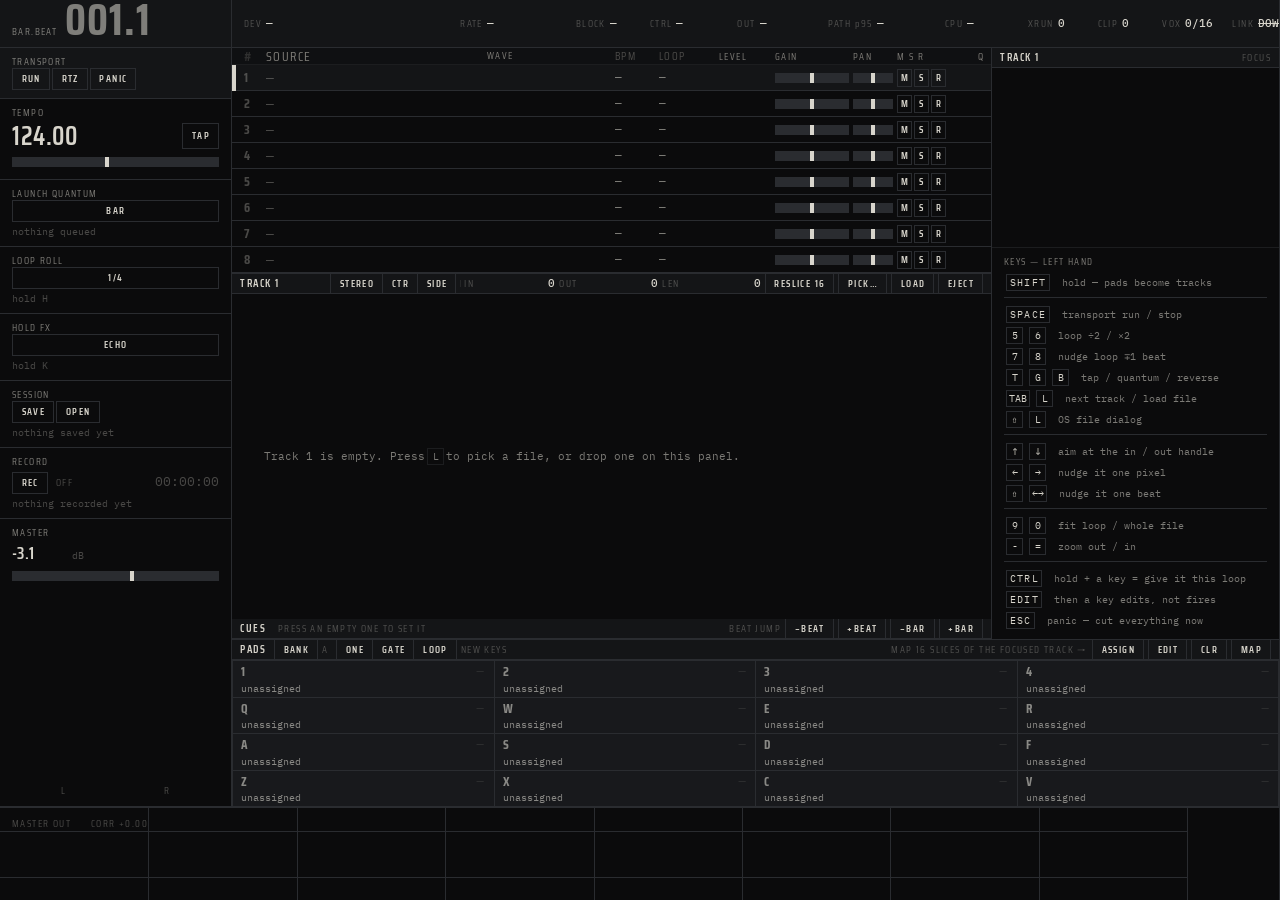
==== loopengine/ui/index.html @ 137a7afc "Task 39, in part: the hold echo. The filter needs a decision first scipy is not installed and is not" ====
<!doctype html>
<html lang="en">
<head>
<meta charset="utf-8">
<meta name="viewport" content="width=device-width,initial-scale=1">
<title>LOOP ENGINE</title>
<link rel="preconnect" href="https://fonts.googleapis.com">
<link rel="preconnect" href="https://fonts.gstatic.com" crossorigin>
<link href="https://fonts.googleapis.com/css2?family=Saira+Condensed:wght@400;600;700&family=IBM+Plex+Mono:wght@400;500;600&display=optional" rel="stylesheet">
<link rel="stylesheet" href="tokens.css">
<link rel="stylesheet" href="app.css">
</head>
<body data-token="{{TOKEN}}">

<div id="app">

  <!-- ── HEAD ─────────────────────────────────────────────────────────── -->
  <header id="head">
    <div class="head-pos">
      <span class="legend" data-help="pos">BAR.BEAT</span>
      <span id="pos" class="pos">001.1</span>
    </div>
    <div class="head-stats">
      <span class="stat"><i>DEV</i><b id="h-device">—</b></span>
      <span class="stat"><i>RATE</i><b id="h-rate">—</b></span>
      <span class="stat"><i>BLOCK</i><b id="h-block">—</b></span>
      <span class="stat"><i>CTRL</i><b id="h-ctrl">—</b></span>
      <span class="stat"><i>OUT</i><b id="h-lat">—</b></span>
      <span class="stat"><i>PATH p95</i><b id="h-path">—</b></span>
      <span class="stat"><i>CPU</i><b id="h-cpu">—</b></span>
      <span class="stat"><i>XRUN</i><b id="h-xrun">0</b></span>
      <span class="stat"><i>CLIP</i><b id="h-clip">0</b></span>
      <span class="stat"><i>VOX</i><b id="h-vox">0/16</b></span>
      <span class="stat" id="h-link"><i>LINK</i><b id="h-conn">—</b></span>
      <button class="btn" id="help-btn" data-act="help">?</button>
    </div>
  </header>

  <!-- ── RAIL ─────────────────────────────────────────────────────────── -->
  <section id="rail">
    <div class="rail-block pos-block">
      <div class="legend" data-help="transport">TRANSPORT</div>
      <div class="btn-row">
        <button class="btn" data-act="run">RUN</button>
        <button class="btn" data-act="rtz">RTZ</button>
        <button class="btn" data-act="panic">PANIC</button>
      </div>
    </div>

    <div class="rail-block">
      <div class="legend" data-help="tempo">TEMPO</div>
      <div class="val-row">
        <div id="bpm" class="big">124.00</div>
        <button class="btn tall" data-act="tap">TAP</button>
      </div>
      <input id="bpm-slider" class="slider" type="range" min="60" max="200" step="0.25" value="124">
    </div>

    <div class="rail-block">
      <div class="legend" data-help="quantum">LAUNCH QUANTUM</div>
      <button id="quantum" class="btn wide" data-act="quantum">BAR</button>
      <div id="pending" class="pending-line">nothing queued</div>
    </div>

    <div class="rail-block">
      <div class="legend" data-help="roll">LOOP ROLL</div>
      <button id="roll-len" class="btn wide" data-act="rolllen">1/4</button>
      <div id="roll-line" class="pending-line">hold H</div>
    </div>

    <div class="rail-block">
      <div class="legend" data-help="fx">HOLD FX</div>
      <button id="fx-echo" class="btn wide">ECHO</button>
      <div id="fx-line" class="pending-line">hold K</div>
    </div>

    <div class="rail-block">
      <div class="legend" data-help="session">SESSION</div>
      <div class="btn-row">
        <button class="btn" data-act="save">SAVE</button>
        <button class="btn" data-act="open">OPEN</button>
      </div>
      <div id="session-line" class="pending-line">nothing saved yet</div>
    </div>

    <div class="rail-block">
      <div class="legend" data-help="record">RECORD</div>
      <div class="rec-row">
        <button class="btn" id="rec-btn" data-act="rec">REC</button>
        <span id="rec-state" class="rec-state">OFF</span>
        <span id="rec-time" class="rec-time">00:00:00</span>
      </div>
      <div id="rec-line" class="pending-line">nothing recorded yet</div>
    </div>

    <div class="rail-block grow">
      <div class="legend" data-help="master">MASTER</div>
      <div class="val-row">
        <div id="master-db" class="big">-3.1</div><span class="unit">dB</span>
      </div>
      <input id="master" class="slider" type="range" min="0" max="1.2" step="0.005" value="0.7">
      <div class="master-meters">
        <canvas id="mmeter" width="44" height="150"></canvas>
        <div class="mm-legend"><span>L</span><span>R</span></div>
      </div>
    </div>
  </section>

  <!-- ── TRACKS ───────────────────────────────────────────────────────── -->
  <section id="tracks">
    <div class="strip head-strip">
      <span class="c-n" data-help="num">#</span>
      <span class="c-name" data-help="source">SOURCE</span>
      <span class="c-wave" data-help="wave">WAVE</span>
      <span class="c-bpm" data-help="bpm">BPM</span>
      <span class="c-len" data-help="loop">LOOP</span>
      <span class="c-meter" data-help="level">LEVEL</span>
      <span class="c-gain" data-help="gain">GAIN</span>
      <span class="c-pan" data-help="pan">PAN</span>
      <span class="c-btns" data-help="msr">M S R</span>
      <span class="c-q" data-help="q">Q</span>
    </div>
    <div id="strips"></div>
  </section>

  <!-- ── WAVEFORM ─────────────────────────────────────────────────────── -->
  <section id="wave">
    <div class="panel-bar">
      <span class="panel-title" id="w-title">TRACK 1</span>
      <span class="seg" id="w-modes">
        <button class="btn seg-btn" data-mode="STEREO">STEREO</button>
        <button class="btn seg-btn" data-mode="CTR">CTR</button>
        <button class="btn seg-btn" data-mode="SIDE">SIDE</button>
      </span>
      <span class="legend inline" id="w-info">no file</span>
      <span class="rgn"><i>IN</i><b id="w-in">0</b></span>
      <span class="rgn"><i>OUT</i><b id="w-out">0</b></span>
      <span class="rgn"><i>LEN</i><b id="w-len">0</b></span>
      <button class="btn" data-act="reslice">RESLICE 16</button>
      <button class="btn" data-act="pick">PICK…</button>
      <button class="btn" data-act="browse">LOAD</button>
      <button class="btn" data-act="unload">EJECT</button>
    </div>
    <div class="canvas-wrap">
      <canvas id="wcanvas"></canvas>
      <div id="w-empty" class="empty">Track 1 is empty. Press <kbd>L</kbd> to pick a file, or drop one on this panel.</div>
    </div>
    <div class="panel-bar">
      <span class="panel-title" data-help="cues">CUES</span>
      <span class="seg" id="cuerow"></span>
      <span class="legend inline" id="cue-note">press an empty one to set it</span>
      <span class="spacer"></span>
      <span class="legend inline" data-help="jump">BEAT JUMP</span>
      <button class="btn" data-act="jbeatb">&minus;BEAT</button>
      <button class="btn" data-act="jbeatf">+BEAT</button>
      <button class="btn" data-act="jbarb">&minus;BAR</button>
      <button class="btn" data-act="jbarf">+BAR</button>
    </div>
  </section>

  <!-- ── PADS  (breaks the column grid: runs under the inspector) ─────── -->
  <section id="pads">
    <div class="panel-bar">
      <span class="panel-title" data-help="pads">PADS</span>
      <button class="btn" data-act="bank" data-help="bank">BANK</button>
      <span class="legend inline" id="bank-now">A</span>
      <span class="seg" id="pad-modes">
        <button class="btn seg-btn" data-pmode="ONE">ONE</button>
        <button class="btn seg-btn" data-pmode="GATE">GATE</button>
        <button class="btn seg-btn" data-pmode="LOOP">LOOP</button>
      </span>
      <span class="legend inline" id="pmode-for" data-help="pmode">NEW KEYS</span>
      <span class="spacer"></span>
      <span class="legend inline">map 16 slices of the focused track →</span>
      <button class="btn" data-act="assign">ASSIGN</button>
      <button class="btn" data-act="editkeys">EDIT</button>
      <button class="btn" data-act="clearkey">CLR</button>
      <button class="btn" data-act="mappads">MAP</button>
    </div>
    <div id="padgrid" class="padgrid"></div>

    <div id="helpsheet" class="helpsheet" aria-hidden="true"></div>

    <div id="browser" class="browser" aria-hidden="true">
      <div class="panel-bar">
        <span class="panel-title" id="b-title">LOAD → TRACK <b id="b-target">1</b></span>
        <span class="legend" id="b-dir">/</span>
        <span class="spacer"></span>
        <button class="btn" data-act="b-up">UP</button>
        <button class="btn" data-act="b-close">CLOSE</button>
      </div>
      <div id="b-list" class="b-list"></div>
    </div>
  </section>

  <!-- ── INSPECTOR (its column stops here — pads run under it) ────────── -->
  <aside id="insp">
    <div class="panel-bar">
      <span class="panel-title" id="i-title">TRACK 1</span>
      <span class="spacer"></span>
      <span class="legend inline">FOCUS</span>
    </div>
    <dl id="i-rows" class="rows"></dl>
    <div class="note-slot"><div id="i-error" class="err" hidden></div></div>
    <div class="legend keys-head">KEYS — LEFT HAND</div>
    <div class="keys">
      <div class="krow"><kbd class="w">SHIFT</kbd><span>hold — pads become tracks</span></div>
      <div class="krow sep"><kbd class="w">SPACE</kbd><span>transport run / stop</span></div>
      <div class="krow"><kbd>5</kbd><kbd>6</kbd><span>loop ÷2 / ×2</span></div>
      <div class="krow"><kbd>7</kbd><kbd>8</kbd><span>nudge loop ∓1 beat</span></div>
      <div class="krow"><kbd>T</kbd><kbd>G</kbd><kbd>B</kbd><span>tap / quantum / reverse</span></div>
      <div class="krow"><kbd>TAB</kbd><kbd>L</kbd><span>next track / load file</span></div>
      <div class="krow"><kbd>⇧</kbd><kbd>L</kbd><span>OS file dialog</span></div>
      <div class="krow sep"><kbd>↑</kbd><kbd>↓</kbd><span>aim at the in / out handle</span></div>
      <div class="krow"><kbd>←</kbd><kbd>→</kbd><span>nudge it one pixel</span></div>
      <div class="krow"><kbd>⇧</kbd><kbd>←→</kbd><span>nudge it one beat</span></div>
      <div class="krow sep"><kbd>9</kbd><kbd>0</kbd><span>fit loop / whole file</span></div>
      <div class="krow"><kbd>-</kbd><kbd>=</kbd><span>zoom out / in</span></div>
      <div class="krow sep"><kbd class="w">CTRL</kbd><span>hold + a key = give it this loop</span></div>
      <div class="krow"><kbd class="w">EDIT</kbd><span>then a key edits, not fires</span></div>
      <div class="krow"><kbd class="w">ESC</kbd><span>panic — cut everything now</span></div>
    </div>
  </aside>

  <!-- ── SCOPE (full bleed) ───────────────────────────────────────────── -->
  <section id="scope">
    <canvas id="scanvas"></canvas>
    <canvas id="gonio" width="92" height="92"></canvas>
    <div class="scope-legend">
      <span>MASTER OUT</span><span id="s-corr">CORR +0.00</span>
    </div>
  </section>

</div>

<script src="view.js"></script>
<script src="app.js"></script>
</body>
</html>
---- loopengine/ui/tokens.css ----
/* ===========================================================================
   LOOP ENGINE — SILKSCREEN
   The design brief, as code. Nothing below this file may hardcode a value.
   ---------------------------------------------------------------------------
   HARD RULE: one continuous rule grid. Every region is bounded by shared 1px
   hairlines. No gutters between panels, no shadows, no floating elements,
   no modals. If two things are adjacent, they share a line.
   =========================================================================== */

:root {
  /* --- TYPE ------------------------------------------------------------- */
  --font-display: "Saira Condensed", "Archivo Narrow", "Oswald",
                  "DIN Alternate", "Liberation Sans Narrow", sans-serif;
  --font-text:    "IBM Plex Mono", "SFMono-Regular", Menlo,
                  "DejaVu Sans Mono", Consolas, monospace;

  /* 6 sizes. Nothing outside them. */
  --t1: 10px;  --lh1: 12px;   /* legends, key caps, units          */
  --t2: 11px;  --lh2: 15px;   /* body data, paths, lists           */
  --t3: 13px;  --lh3: 17px;   /* track names, primary values       */
  --t4: 17px;  --lh4: 20px;   /* panel titles                      */
  --t5: 26px;  --lh5: 26px;   /* BPM, master gain                  */
  --t6: 44px;  --lh6: 40px;   /* transport position — once/screen  */

  --tr-tight:  0.02em;        /* display is condensed; let it breathe a hair */
  --tr-legend: 0.14em;        /* silkscreen legends are letterspaced         */

  /* Letterspacing adds a trailing space after the last glyph. Centred caps
     therefore sit half of it left of true centre; right-aligned caps sit a
     full one short of the edge. These cancel it. */
  --optic-centre: calc(var(--tr-legend) / 2);
  --optic-right:  calc(var(--tr-legend) * -1);

  /* --- SPACE ------------------------------------------------------------ */
  --s1:  2px;
  --s2:  4px;
  --s3:  8px;
  --s4: 12px;
  --s5: 20px;
  --s6: 32px;

  /* --- COLOUR ----------------------------------------------------------- */
  --bg:     #0B0B0C;   /* ground                    */
  --n1:     #141517;   /* neutral 1 — panel ground  */
  --n2:     #2A2C30;   /* neutral 2 — hairline      */
  --fg:     #D8D5CC;   /* ink                       */
  /* ONE accent, THREE roles, and nothing else may borrow it:
       1  the playhead   — where the clock is now
       2  queued         — what is about to happen
       3  the region     — the part of a file that is chosen
     Written as "max 2 elements per screen" when the panel held two controls.
     A dense multi-track panel exceeded that the moment eight rows could each
     queue; the discipline that actually held is the role count. */
  --accent: #FF4A0F;   /* 3 ROLES, NO FOURTH */

  /* Dimming is opacity on the ink. Never a new hue. */
  --dim1: 0.55;
  --dim2: 0.30;

  /* --- GEOMETRY --------------------------------------------------------- */
  --r: 0px;
  --hair: 1px;
  --line: var(--hair) solid var(--n2);

  /* --- FIXED PANEL WIDTHS (the rule grid) ------------------------------- */
  --rail:   232px;
  --insp:   288px;
  --row-h:   26px;    /* one track strip — 8 fit above 700px tall */
  --head-h:  48px;    /* the bar counter reads at the largest size, up here */
  --scope-h: 92px;
  --wave-h: 180px;
  --pads-h: 168px;

  /* Column templates. Structure, not spacing — declared once, here. */
  --strip-cols: 18px minmax(0, 1fr) 124px 40px 56px 52px 74px 40px 64px 18px;
  --wave-strip: 124px;   /* the per-row envelope */
  --meter-w:  4px;
  --fader-h: 10px;
  --pad-gap:  1px;    /* pads share hairlines, so the gap IS the rule */

  /* Reserved boxes. Every one of these holds a value that changes while the
     panel is running; without a fixed box its neighbours would move. */
  --w-device: 26ch;   /* the output device name        */
  --w-title:  210px;  /* the waveform panel title      */
  --w-title-min: 80px; /* ...when the bar is short: "TRACK 6 —" and a little name */
  --w-subject: 44px;  /* TRACK 8 / KEY W — the inspector's subject */
  --w-frames:  11ch;  /* 134,217,728: an offset in the longest stereo file 1024 MB holds */
  --w-btitle:  16ch;  /* LOAD → TRACK 8 and OPEN SESSION share one title box */
  --w-pos:      6ch;  /* 001.1, and still 1000.4 on a long set */
  --w-pmode:   12ch;  /* KEY 1 / NEW KEYS — whose mode the segment shows,
                         letterspaced display caps, so wider than it reads */
  --w-recstate: 8ch;  /* OFF / ARMED / REC / SAVING, letterspaced */
  --w-rectime:  8ch;  /* 00:00:00 in the mono face — the clock never grows */
  --w-label:   58px;  /* an inspector row label        */
  /* the inspector note's place: four body lines, padding, border and the gap
     under it — the same height whether a note is showing or not */
  --h-note: calc(4 * var(--lh2) + 3 * var(--s3) + 2 * var(--hair));
  --w-big:     78px;  /* the tempo readout             */
  --w-mid:     52px;  /* the master readout            */
  --kbd:       17px;  /* a key cap — square, centred   */
  --w-msr:     15px;  /* the M / S / R buttons         */

  /* --- MOTION ----------------------------------------------------------- */
  /* Motion only where it explains something (a state change or a move),
     always decelerating, never linear, never past the target. Two things in
     this panel actually move: the focus marker and the browser. */
  --ease:    cubic-bezier(0.22, 0.61, 0.36, 1);
  --m-state: 160ms;   /* selection, a queued change landing   */
  --m-nav:   280ms;   /* the browser taking over the pad grid */
}

@media (prefers-reduced-motion: reduce) {
  :root { --m-state: 0ms; --m-nav: 0ms; }
}
---- loopengine/ui/app.css ----
/* LOOP ENGINE — panel.
   Every value here comes from tokens.css. If a number appears raw below it is
   0, 1fr, 100%, or a canvas pixel — never a colour, size, or space. */

*, *::before, *::after { box-sizing: border-box; }

html, body {
  margin: 0; padding: 0; height: 100%;
  background: var(--bg);
  color: var(--fg);
  font-family: var(--font-text);
  font-size: var(--t2); line-height: var(--lh2);
  -webkit-font-smoothing: antialiased;
  overflow: hidden;
  user-select: none;
}

.legend {
  font-family: var(--font-display);
  font-size: var(--t1); line-height: var(--lh1);
  letter-spacing: var(--tr-legend);
  text-transform: uppercase;
  opacity: var(--dim1);
}
.legend.inline { opacity: var(--dim2); white-space: nowrap; }
/* Help text lands in cells that are already reserved. Clipping is deliberate:
   a longer string must never be able to reflow the grid. */
[data-help] { white-space: nowrap; overflow: hidden; text-overflow: ellipsis; }
/* A panel title sizes to its content, so swapping PADS for KEYS — one pixel
   narrower — shifted the buttons beside it. Reserved for both strings. */
.panel-title[data-help] { width: 6ch; flex: none; }
/* Four letters wide enough for one: the box is the same size on every bank,
   so switching moves nothing along the bar. */
#bank-now { width: 2ch; flex: none; }
body.helping [data-help] { opacity: 1; }
/* In help mode the inspector carries the long form; its rows wrap there
   because that column already scrolls. */
/* The long form does NOT live in the inspector. Making those rows tall enough
   for a sentence would reflow the column the moment help turned on — the
   exact thing help must not do. It goes in the pad grid's box instead, which
   is wide, already replaceable in place, and costs nothing when help is off. */
.helpsheet {
  position: absolute; inset: 0; background: var(--bg);
  display: grid; grid-template-columns: repeat(2, minmax(0, 1fr));
  align-content: start; gap: 0 var(--s5);
  padding: var(--s3) var(--s4);
  transform: translateY(101%);
  transition: transform var(--m-nav) var(--ease);
  will-change: transform; pointer-events: none; overflow-y: auto;
}
.helpsheet.open { transform: translateY(0); pointer-events: auto; }
.hrow { display: grid; grid-template-columns: var(--rail) minmax(0, 1fr);
        gap: var(--s3); padding: var(--s1) 0; align-items: baseline; }
.hrow b {
  font-family: var(--font-display); font-weight: 600; font-size: var(--t1);
  letter-spacing: var(--tr-legend); text-transform: uppercase;
  opacity: var(--dim1); text-indent: var(--optic-centre);
}
.hrow span { font-size: var(--t1); line-height: var(--lh2); }
#help-btn { margin-left: auto; }

/* ── THE RULE GRID ───────────────────────────────────────────────────── */
#app {
  display: grid;
  height: 100vh;
  grid-template-columns: var(--rail) minmax(0, 1fr) var(--insp);
  /* Strips size to their content; spare height goes to the waveform, which is
     the only panel that gets better with more pixels. */
  grid-template-rows: var(--head-h) minmax(0, auto)
                      minmax(var(--wave-h), 1fr) var(--pads-h) var(--scope-h);
  background: var(--bg);
}
#app > * { border-right: var(--line); border-bottom: var(--line); min-width: 0; min-height: 0; }

#head   { grid-column: 1 / 4; grid-row: 1; }
#rail   { grid-column: 1;     grid-row: 2 / 5; }
#tracks { grid-column: 2;     grid-row: 2; }
#wave   { grid-column: 2;     grid-row: 3; }
#pads   { grid-column: 2 / 4; grid-row: 4; }   /* the break */
#insp   { grid-column: 3;     grid-row: 2 / 4; }
#scope  { grid-column: 1 / 4; grid-row: 5; border-bottom: 0; }

/* ── HEAD ────────────────────────────────────────────────────────────── */
/* THE NUMBER THE EYE RETURNS TO. Bar and beat sit in the upper-left cell, at
   the largest size on the panel, first in reading order — the rail used to hold
   them three regions down. The cell is the rail's own width, so the hairline
   under it continues the rail's edge rather than inventing a new one. */
#head {
  display: grid; grid-template-columns: var(--rail) minmax(0, 1fr);
  align-items: center; background: var(--n1);
}
.head-pos {
  display: flex; align-items: baseline; gap: var(--s3);
  height: 100%; padding: 0 var(--s4); border-right: var(--line);
}
/* Every header value changes while the panel runs. Each gets a reserved box
   so a CPU figure going 9.8 -> 24.1 does not shove the row along. */
/* The wordmark used to sit here. With bar and beat in the upper-left cell there
   is no room for it at 1366 — it pushed the help button past the edge — and the
   header's job is the numbers. The name is in the window title. */
.head-stats { display: flex; gap: var(--s4); overflow: hidden;
              align-items: center; padding: 0 var(--s4); }
.stat { display: flex; align-items: baseline; gap: var(--s2); white-space: nowrap; }
.stat i {
  font-style: normal; font-family: var(--font-display);
  font-size: var(--t1); letter-spacing: var(--tr-legend); opacity: var(--dim2);
}
.stat b {
  font-weight: 500; font-size: var(--t2);
  display: inline-block; text-align: left;
  font-variant-numeric: tabular-nums;
  overflow: hidden; text-overflow: ellipsis; white-space: nowrap;
}
/* Each box is exactly as wide as its own widest reading, measured in ch of the
   mono face. Wide enough never to move, narrow enough to stay next to its
   label — a single shared width would have spaced the row out. */
/* 48000 Hz, or 44100>48k when the graph is resampling underneath us */
#h-rate  { width: 11ch; }
.stat.resampling b { text-decoration: underline; }
#h-block { width:  4ch; }   /* 1024     */
#h-ctrl  { width:  7ch; }   /* 12.3 ms  */
#h-lat   { width:  8ch; }   /* 12.3 ms, or 5.8 ms? when only reported */
#h-path  { width:  8ch; }   /* 18.11 ms — p95, said so in the label     */
#h-cpu   { width:  7ch; }   /* 100.0 %  */
#h-xrun  { width:  4ch; }
#h-clip  { width:  4ch; }
#h-vox   { width:  5ch; }   /* 16/16    */
#h-conn  { width:  4ch; }   /* DOWN     */
.stat.warn b { opacity: 1; text-decoration: underline; }
.stat.clickable { cursor: pointer; }
#h-device { width: var(--w-device); text-align: left; }

/* ── RAIL ────────────────────────────────────────────────────────────── */
#rail { display: flex; flex-direction: column; }
.rail-block { padding: var(--s3) var(--s4); border-bottom: var(--line); }
.rail-block.grow { flex: 1; display: flex; flex-direction: column; }
.pos-block { background: var(--n1); }

.pos {
  font-family: var(--font-display); font-weight: 700;
  font-size: var(--t6); line-height: var(--lh6);
  letter-spacing: var(--tr-tight);
  font-variant-numeric: tabular-nums;
  min-width: var(--w-pos);         /* 999.4 -> 1000.1 must not shove the stats */
  opacity: var(--dim1);
}
.pos.rolling { opacity: 1; color: var(--accent); }   /* ACCENT 1 — playhead */

.big {
  font-family: var(--font-display); font-weight: 600;
  font-size: var(--t5); line-height: var(--lh5);
  font-variant-numeric: tabular-nums; letter-spacing: var(--tr-tight);
  display: inline-block; min-width: var(--w-big);
}
/* One dominant readout per screen. The transport position holds it: largest,
   the only accent. The master level is a supporting figure, not a rival, so
   it steps down a size and gives the tempo the second voice. */
#master-db {
  font-size: var(--t4); line-height: var(--lh4); min-width: var(--w-mid);
}
.unit { font-size: var(--t1); opacity: var(--dim2); }
.val-row { display: flex; align-items: baseline; gap: var(--s3); margin: var(--s2) 0; }
.val-row .tall { margin-left: auto; align-self: stretch; }

.btn-row { display: flex; gap: var(--s1); }
.btn {
  font-family: var(--font-display); font-weight: 600;
  font-size: var(--t1); line-height: var(--lh1);
  letter-spacing: var(--tr-legend); text-transform: uppercase;
  color: var(--fg); background: transparent;
  border: var(--line); border-radius: var(--r);
  padding: var(--s2) var(--s3);
  cursor: pointer; white-space: nowrap;
  text-indent: var(--optic-centre);   /* cancel the trailing letterspace */
}
.btn:hover { border-color: var(--fg); }
.btn:active, .btn[aria-pressed="true"] { background: var(--fg); color: var(--bg); border-color: var(--fg); }
.btn[aria-busy="true"] { border-color: var(--fg); }   /* sent, not yet echoed */
.btn.wide { width: 100%; }
.btn:focus-visible { outline: var(--hair) solid var(--fg); outline-offset: var(--s1); }

.slider {
  -webkit-appearance: none; appearance: none; width: 100%;
  height: var(--fader-h); background: var(--n2);
  border-radius: var(--r); margin: var(--s2) 0; cursor: ew-resize;
}
.slider::-webkit-slider-thumb {
  -webkit-appearance: none; width: var(--s2); height: var(--fader-h);
  background: var(--fg); border-radius: var(--r);
}
.slider::-moz-range-thumb {
  width: var(--s2); height: var(--fader-h);
  background: var(--fg); border: 0; border-radius: var(--r);
}

/* The rail's three lines — what is queued, the session, the take — are reserved
   boxes, not free text. Each is one line high and clips: a longer reading, like
   the device fault or a take offering itself a track, would otherwise wrap and
   push every block under it down the rail. Nothing on this panel moves because
   a string got longer. */
.pending-line {
  font-size: var(--t1); line-height: var(--lh1); height: var(--lh1);
  margin-top: var(--s2); opacity: var(--dim2);
  white-space: nowrap; overflow: hidden; text-overflow: ellipsis;
}
.pending-line.armed { opacity: 1; color: var(--accent); }  /* ACCENT 2 — queued */
/* The take. Its state and its length each sit in a box sized for their longest
   reading, so ARMED becoming REC, or 09:59 becoming 10:00, moves nothing. */
.rec-row { display: flex; align-items: baseline; gap: var(--s3); margin-top: var(--s2); }
.rec-state {
  width: var(--w-recstate); flex: none;
  font-family: var(--font-display); font-size: var(--t1); line-height: var(--lh1);
  letter-spacing: var(--tr-legend); text-transform: uppercase; opacity: var(--dim2);
}
.rec-state.armed { opacity: 1; color: var(--accent); }  /* ACCENT 2 — queued: it starts with RUN */
.rec-state.on { opacity: 1; }                           /* recording is ink: the pressed REC says it */
.rec-time {
  width: var(--w-rectime); flex: none; margin-left: auto; text-align: right;
  font-size: var(--t3); line-height: var(--lh3);
  font-variant-numeric: tabular-nums; opacity: var(--dim2);
}
.rec-time.on { opacity: 1; }
#rec-line { white-space: nowrap; overflow: hidden; text-overflow: ellipsis; }
/* A session name can be any length. One line, always, so a long name can never
   push the master meter down the rail. */
#session-line { white-space: nowrap; overflow: hidden; text-overflow: ellipsis; }
/* The browser's title changes between loading audio and opening a session;
   both live in one reserved box so switching moves nothing beside it. */
#b-title { flex: 0 0 var(--w-btitle); }

.master-meters { display: flex; flex-direction: column; flex: 1; margin-top: var(--s3); }
#mmeter { width: 100%; flex: 1 1 0; min-height: 0; height: 0;
          image-rendering: pixelated; }
.mm-legend {
  display: flex; justify-content: space-around;
  font-family: var(--font-display); font-size: var(--t1);
  letter-spacing: var(--tr-legend); opacity: var(--dim2); padding-top: var(--s1);
  text-indent: var(--optic-centre);
}

/* ── TRACK STRIPS ────────────────────────────────────────────────────── */
#tracks { display: flex; flex-direction: column; overflow: hidden; position: relative; }
#strips { position: relative; overflow-y: auto; }
#strips, .b-list, .keys, .err { scrollbar-width: thin; scrollbar-color: var(--n2) var(--bg); }
#strips::-webkit-scrollbar, .b-list::-webkit-scrollbar,
.keys::-webkit-scrollbar, .err::-webkit-scrollbar { width: var(--s2); }
#strips::-webkit-scrollbar-thumb, .b-list::-webkit-scrollbar-thumb,
.keys::-webkit-scrollbar-thumb, .err::-webkit-scrollbar-thumb { background: var(--n2); }

.strip {
  display: grid; grid-template-columns: var(--strip-cols);
  align-items: center; gap: var(--s2);
  height: var(--row-h); padding: 0 var(--s3) 0 var(--s4);
  border-bottom: var(--line); cursor: pointer;
}
.head-strip {
  height: var(--lh3); background: var(--n1); cursor: default;
  font-family: var(--font-display); font-size: var(--t1);
  letter-spacing: var(--tr-legend); text-transform: uppercase; opacity: var(--dim1);
}
.strip.focused { background: var(--n1); }
/* Waiting on the OS dialog. Same accent role as a queued change — the thing
   that is about to happen — carried on the hairline the row already has, so
   nothing floats over the grid and no layer dims it. */
.strip.awaiting { border-bottom-color: var(--accent); }
.strip.empty-row .c-name { opacity: var(--dim2); }
.strip.playing .c-n { opacity: 1; }
.strip.fired { animation: fire var(--m-state) var(--ease); }
/* A landed change is an event, not a movement: the row holds fully inverted,
   then returns in one step. Crossfading it would pass through a mid-grey where
   neither the name nor the numbers can be read. The easing still governs when
   the switch lands, and the whole pulse sits inside the state band. */
@keyframes fire {
  0%,      72% { background: var(--fg); color: var(--bg); }
  72.01%, 100% { background: transparent; color: inherit; }
}

.c-n { font-family: var(--font-display); font-weight: 700; font-size: var(--t3); opacity: var(--dim2); }
.c-name { font-size: var(--t3); line-height: var(--lh3); overflow: hidden; text-overflow: ellipsis; white-space: nowrap; }
.c-bpm, .c-len { font-size: var(--t2); font-variant-numeric: tabular-nums; opacity: var(--dim1); }
.c-meter canvas { display: block; width: 100%; height: var(--fader-h); }
/* Each row carries its own envelope: a real cell sharing the row's hairlines,
   not a panel floating over anything. The plot is cached per track and
   blitted; a drag moves the region and the playhead, never the peaks. */
.c-wave { display: block; height: 100%; overflow: hidden; position: relative; }
.c-wave canvas { display: block; width: 100%; height: 100%; }
/* THE PART OF THE FILE IN VIEW. This row's envelope is the whole file, so it
   is the overview for the panel below: while the panel is zoomed into this
   track, the row's bottom rule lights across the span being shown — the key
   hairline's pattern, on a rule that is already there. Ink, not accent:
   accent's roles are the playhead, what is queued and what is chosen, and
   where you happen to be looking is none of those. Ink also keeps it apart
   from the accent loop drawn in this same envelope. Unlit at the whole file,
   where it would say nothing. Floor and clamp as on the keys. */
/* Zoomed, the span is a handle: the panel scrolls with it. */
.c-wave.zoomed { cursor: grab; }
.c-wave.zoomed::after {
  content: ""; position: absolute; bottom: 0;
  left: min(var(--vs, 0%), calc(100% - var(--s2)));
  right: var(--ve, 100%);
  min-width: var(--s2);
  height: var(--hair); background: var(--fg); pointer-events: none;
}
.c-gain, .c-pan { display: flex; align-items: center; }
.c-gain .slider, .c-pan .slider { margin: 0; }
.c-btns { display: flex; gap: var(--s1); }
.c-btns .btn {
  padding: var(--s1) 0; width: var(--w-msr); text-align: center;
  text-indent: var(--optic-centre);
}
.c-q {
  font-family: var(--font-display); font-size: var(--t1);
  letter-spacing: var(--tr-legend); text-align: right;
  margin-right: var(--optic-right);   /* pull the trailing space off the edge */
  /* An empty span is zero high and centres differently from a filled one, so
     this cell moved every time a track started, stopped or queued. It holds
     its line box whether it reads LOOP, a play mark, or nothing at all. */
  height: var(--lh2); line-height: var(--lh2);
}
.c-q.armed { color: var(--accent); }               /* ACCENT 2 — queued */

/* The one thing that moves in the track list. A transition, not a keyframe,
   so a fast run down the strips reverses from wherever it currently is. */
#focusbar {
  position: absolute; left: 0; top: 0; width: var(--s2);
  height: var(--row-h); background: var(--fg);
  transition: transform var(--m-state) var(--ease);
  will-change: transform; pointer-events: none;
}

/* ── PANEL BARS ──────────────────────────────────────────────────────── */
.panel-bar {
  display: flex; align-items: center; gap: var(--s2);
  height: var(--lh4); padding: 0 var(--s3);
  background: var(--n1); border-bottom: var(--line);
  flex-wrap: nowrap; overflow: hidden; white-space: nowrap;
  /* overflow: hidden takes a flex item's minimum height to zero, so in a
     column whose content runs long the bar would be the first thing squeezed */
  flex: none;
}
.panel-bar > .btn, .panel-bar > .seg { flex: none; }
.panel-title {
  font-family: var(--font-display); font-weight: 600;
  font-size: var(--t2); letter-spacing: var(--tr-legend); text-transform: uppercase;
  overflow: hidden; text-overflow: ellipsis; white-space: nowrap;
  flex: none;
}
/* Two of these carry a name that changes under them and both need a reserved
   box; the rest are constant words and can size to their content.
   This comment used to say "only this one". It stopped being true when keys
   became subjects: the inspector title now alternates TRACK N / KEY X, and it
   was never stable even across tracks — the display face does not use tabular
   figures, so TRACK 1 is 41.22px and TRACK 8 is 43.30px. Moving the focus a
   row down shifted the title and pushed the spacer beside it. */
/* The title yields first, and only to the viewport. At 1280 and 1366 px the
   bar could not hold a fixed 210px title beside three frame readouts and four
   buttons: EJECT, then LOAD and PICK, slid under the bar's clipped edge. The
   title is the one item whose content is repeated elsewhere — the inspector
   names the file — so it gives up width before a number or a button does,
   down to a floor that still names the subject.
   What used to go wrong was a title shrinking by CONTENT length, so a longer
   track name pushed the mode buttons along. That cannot happen here: the basis
   is 0 and the minimum is explicit, so the width comes from the viewport alone
   and no name can move anything. It takes nearly all the slack (1000 : 1)
   until it is full width; the info line gets the rest. */
#w-title { flex: 1000 1 0; min-width: var(--w-title-min); max-width: var(--w-title); }
#i-title { flex: 0 0 var(--w-subject); }   /* clears TRACK 8, the widest */
/* The second flexible item: it has what the title leaves once the title is at
   full width. Everything it says is in the inspector as well. */
#w-info { overflow: hidden; text-overflow: ellipsis; white-space: nowrap;
          flex: 1 1 0; min-width: 0; text-align: right; }
/* The three region figures, each in a box wide enough for any offset the
   default memory ceiling admits, so dragging never shoves the buttons along.
   This used to say "any sample offset a file can hold" at 9ch — true up to
   9,999,999. A four-minute file's out point, 11,520,000, did not fit. */
.rgn { display: flex; align-items: baseline; gap: var(--s2); flex: none; }
.rgn i {
  font-style: normal; font-family: var(--font-display);
  font-size: var(--t1); letter-spacing: var(--tr-legend); opacity: var(--dim2);
}
.rgn b {
  font-weight: 500; font-size: var(--t2); font-variant-numeric: tabular-nums;
  display: inline-block; width: var(--w-frames); text-align: right;
}
.rgn.aimed b { color: var(--accent); }
.spacer { flex: 1; }
.seg { display: flex; }
.seg .btn { border-right-width: 0; }
.seg .btn:last-child { border-right-width: var(--hair); }
/* Whose mode those three buttons are showing: the key being edited, or the mode
   new keys take. A control acting on something other than what the user thinks
   it acts on is work order 8's bug; this names it, in a box wide enough for
   either reading so the bar cannot move when it changes. */
#pmode-for { width: var(--w-pmode); flex: none; }

/* ── WAVEFORM ────────────────────────────────────────────────────────── */
#wave { display: flex; flex-direction: column; }
.canvas-wrap { position: relative; flex: 1; min-height: 0; }
/* THE LOOP RUNS OFF THIS EDGE. Zoomed in, the region can start or end outside
   the view; the panel's rule on that side lights — the one the rail shares on
   the left, the panel's own on the right — rather than an arrow or a floating
   marker. Accent, because it is the region: the chosen part of the file,
   carrying on past what the view shows. Painted over the rule itself, so it is
   the existing hairline changing state, not a second line beside it. */
.canvas-wrap::before, .canvas-wrap::after {
  position: absolute; top: 0; bottom: 0; width: var(--hair);
  background: var(--accent); pointer-events: none;
}
.canvas-wrap::before { left: calc(-1 * var(--hair)); }
.canvas-wrap::after  { right: calc(-1 * var(--hair)); }
.canvas-wrap.off-l::before, .canvas-wrap.off-r::after { content: ""; }
#wcanvas { display: block; width: 100%; height: 100%; cursor: grab; }
#wcanvas { --wave-ink: 0.84; }   /* texture recedes; markers stay at full ink */
.empty {
  position: absolute; inset: 0; display: flex; align-items: center;
  padding: 0 var(--s6); font-size: var(--t2); line-height: var(--lh2);
  opacity: var(--dim1); pointer-events: none;
}
.empty[hidden] { display: none !important; }
/* A cap holding "1" and a cap holding "W" must read as the same object, so the
   box is fixed and the glyph is centred in it rather than padded around. */
kbd {
  font-family: var(--font-text); font-size: var(--t1);
  border: var(--line); border-radius: var(--r);
  display: inline-block; min-width: var(--kbd); padding: 0 var(--s1);
  margin: 0 var(--s1); text-align: center;
}

/* ── PADS ────────────────────────────────────────────────────────────── */
/* CLIP, NOT HIDDEN. A parked panel is translated 101% down, and a transformed
   descendant still counts towards a scroll container's scrollable area — so
   `hidden` left this section scrollable by twice its height. Clicking a row in
   the file browser focused it, the browser scrolled that row into view, and the
   pads bar and all sixteen keys slid up 80 px and stayed there: the panel
   moving with nobody asking it to. `clip` makes no scroll container at all. */
#pads { display: flex; flex-direction: column; position: relative;
        overflow: clip; }
.padgrid {
  flex: 1; display: grid; min-height: 0;
  grid-template-columns: repeat(4, minmax(0, 1fr));
  grid-template-rows: repeat(4, minmax(0, 1fr));
  gap: var(--pad-gap); background: var(--n2); padding: var(--pad-gap);
}
.pad {
  background: var(--bg); border: 0; border-radius: var(--r);
  color: var(--fg); font-family: var(--font-text);
  display: grid; grid-template-columns: minmax(0, 1fr) 5ch;
  align-content: space-between; row-gap: var(--s1);
  padding: var(--s1) var(--s3); cursor: pointer; text-align: left;
  overflow: hidden; position: relative;   /* for the region rule below */
}
.pad .p-label { grid-column: 1 / 3; }
/* THE REGION A KEY HOLDS.
   A waveform at pad size read as noise — 13px of squiggle that told you
   nothing about which part of the file the key had. This is the same fact in
   one pixel: the key's own bottom rule, lit across the span it holds. Left
   quarter lit means the first quarter of the file. It adds no box — the rule
   is already there, it changes state over part of its length, exactly as the
   focus marker and the waiting row do.
   Out of flow, so it can never move anything; the stillness probe sees no
   new element because there is none. */
.pad::after {
  content: ""; position: absolute; bottom: 0;
  /* The floor grows the span rightward, which loses it off the edge when the
     region sits at the very end of the file — the one case where a sliver is
     hardest to see. Capping the left offset at a floor's width from the right
     makes the last sliver grow inward instead, so the minimum always lands
     inside the cell wherever in the file it points. */
  left: min(var(--rs, 0%), calc(100% - var(--s2)));
  right: var(--re, 100%);
  min-width: var(--s2);      /* a 64-frame region must not vanish entirely */
  height: var(--hair); background: var(--accent);   /* ACCENT 3 — region */
}
/* Nothing assigned, nothing to say: the plain hairline stands. */
.pad.unmapped::after { content: none; }
/* A held cell inverts, and the rule inverts with it. Accent on bone is 2.3:1
   across one pixel — the span all but disappears exactly when the cell is
   brightest. What the rule means is carried by WHERE it is, not by its hue,
   so it can follow the inversion and come back to 5.7:1. The queued cap
   cannot: hue is the only thing marking it, so it keeps the accent. */
.pad.on::after, .pad.hit::after { background: var(--bg); }
.pad:hover { background: var(--n1); }
/* .hit is set on pointerdown before anything is sent. .on arrives from the
   engine a telemetry tick later and takes over without a visible seam. */
.pad.hit, .pad.on { background: var(--fg); color: var(--bg); }
.pad.armed .p-key { color: var(--accent); }        /* ACCENT 2 — queued */
/* HELD AND QUEUED. The held cell inverts to bone, and accent on bone is 2.3:1 —
   the queued cap all but vanished on exactly the key you were already
   touching. So it keeps the look it has on an idle key: accent on the dark
   ground, as a tile cut out of the held cell. The glyph is back to 5.7:1, and a
   dark tile on bone is about the strongest contrast on the panel, so the state
   reads at a glance. No new colour and no new token: a darker accent would be a
   second accent. The one accent goes back on the ground it was chosen for. */
.pad.on.armed .p-key, .pad.hit.armed .p-key { background: var(--bg); color: var(--accent); }
/* The key the waveform panel is editing. Same marker the focused strip uses,
   carried on the pad's own edge — nothing floats. */
.pad.editing { background: var(--n1); }
.pad.editing .p-key { text-decoration: underline; }
.pad.unmapped { opacity: var(--dim1); }
.p-key {
  font-family: var(--font-display); font-weight: 700;
  font-size: var(--t3); line-height: var(--lh3); letter-spacing: var(--tr-legend);
  /* A box that hugs the cap, padded out and pulled back by the same amount, so
     the tile above has room around the glyph and the glyph never moves. */
  justify-self: start; padding: 0 var(--s1); margin-left: calc(-1 * var(--s1));
}
.p-label { font-size: var(--t1); line-height: var(--lh1); overflow: hidden; text-overflow: ellipsis; white-space: nowrap; }
/* ONE / GATE / LOOP / — all in one box: an auto column here resized the key
   column beside it every time a pad's mode changed. */
.p-mode { font-family: var(--font-display); font-size: var(--t1);
          letter-spacing: var(--tr-legend); opacity: var(--dim2);
          text-align: right; overflow: hidden; white-space: nowrap; }
.pad.on .p-mode, .pad.on .p-label { opacity: 1; }

/* ── BROWSER (replaces the pad grid in place — no modal) ─────────────── */
/* Navigation, not a modal: the browser takes the pad grid's own box. It stays
   mounted and slides on transform alone — opaque the whole way, so nothing is
   ever seen through it, and interrupting it reverses from where it got to. */
.browser {
  position: absolute; inset: 0; background: var(--bg);
  display: flex; flex-direction: column;
  transform: translateY(101%);
  transition: transform var(--m-nav) var(--ease);
  will-change: transform; pointer-events: none;
}
.browser.open { transform: translateY(0); pointer-events: auto; }
.b-list { flex: 1; overflow-y: auto; }
.b-row {
  display: grid; grid-template-columns: var(--s5) minmax(0, 1fr) var(--rail) var(--insp);
  gap: var(--s3); align-items: center;
  padding: var(--s1) var(--s4); border-bottom: var(--line);
  font-size: var(--t2); cursor: pointer;
}
.b-row:hover { background: var(--n1); }
.b-row .k { font-family: var(--font-display); font-size: var(--t1); letter-spacing: var(--tr-legend); opacity: var(--dim2); }
.b-row .sz { text-align: right; opacity: var(--dim2); font-variant-numeric: tabular-nums; }
.b-row .nm { overflow: hidden; text-overflow: ellipsis; white-space: nowrap; }
.b-row .to { display: flex; gap: var(--s1); justify-content: flex-end; }
.b-row .to .btn { padding: 0 var(--s2); }

/* ── INSPECTOR ───────────────────────────────────────────────────────── */
#insp { display: flex; flex-direction: column; overflow: hidden; }
.rows { margin: 0; padding: var(--s3) var(--s4); display: grid;
        grid-template-columns: var(--w-label) minmax(0, 1fr); gap: 0 var(--s4); }

.rows dt {
  font-family: var(--font-display); font-size: var(--t1); line-height: var(--lh2);
  letter-spacing: var(--tr-legend); text-transform: uppercase; opacity: var(--dim2);
  height: var(--lh2); overflow: hidden;
}
.rows dd {
  margin: 0; font-size: var(--t2); line-height: var(--lh2);
  font-variant-numeric: tabular-nums; text-align: right;
  overflow: hidden; text-overflow: ellipsis; white-space: nowrap;
  height: var(--lh2);          /* an empty row keeps its box */
}
/* The note has a place of its own, the same height whether it says anything or
   not, so a note appearing or clearing moves nothing below it. A long one
   scrolls inside its box instead of pushing the key legend down the plate. */
.note-slot { flex: none; height: var(--h-note); padding: 0 var(--s4) var(--s3); }
.err {
  max-height: 100%; overflow-y: auto; padding: var(--s3);
  border: var(--line); border-left-width: var(--s1); border-left-color: var(--fg);
  font-size: var(--t2); line-height: var(--lh2);
}
/* silkscreen instructions belong at the bottom edge of the plate */
.keys-head { margin-top: auto; padding: var(--s3) var(--s4) var(--s2);
             border-top: var(--line); }
.keys { padding: 0 var(--s4) var(--s3); overflow-y: auto; }
.krow { display: flex; align-items: center; gap: var(--s1); padding: var(--s1) 0; font-size: var(--t1); }
.krow span { margin-left: var(--s3); opacity: var(--dim1); line-height: var(--lh1); }
.krow.sep { border-top: var(--line); margin-top: var(--s2); padding-top: var(--s3); }
kbd.w { letter-spacing: var(--tr-legend); text-indent: var(--optic-centre); }

/* ── SCOPE ───────────────────────────────────────────────────────────── */
#scope { position: relative; display: flex; background: var(--bg); }
#scanvas { display: block; flex: 1 1 0; min-width: 0; width: 0; height: 100%; }
#gonio { display: block; height: 100%; width: var(--scope-h); border-left: var(--line); }
.scope-legend {
  position: absolute; left: var(--s4); top: var(--s3); right: 0;
  display: flex; gap: var(--s5); pointer-events: none;
  font-family: var(--font-display); font-size: var(--t1);
  letter-spacing: var(--tr-legend); text-transform: uppercase; opacity: var(--dim2);
}
/* CORR +1.00 / CORR -0.98 — one character narrower on the minus, so it gets a
   box like every other live figure. */
#s-corr { display: inline-block; width: 13ch; white-space: nowrap; }

/* ── STATE ───────────────────────────────────────────────────────────── */
body.offline #h-conn { text-decoration: line-through; }
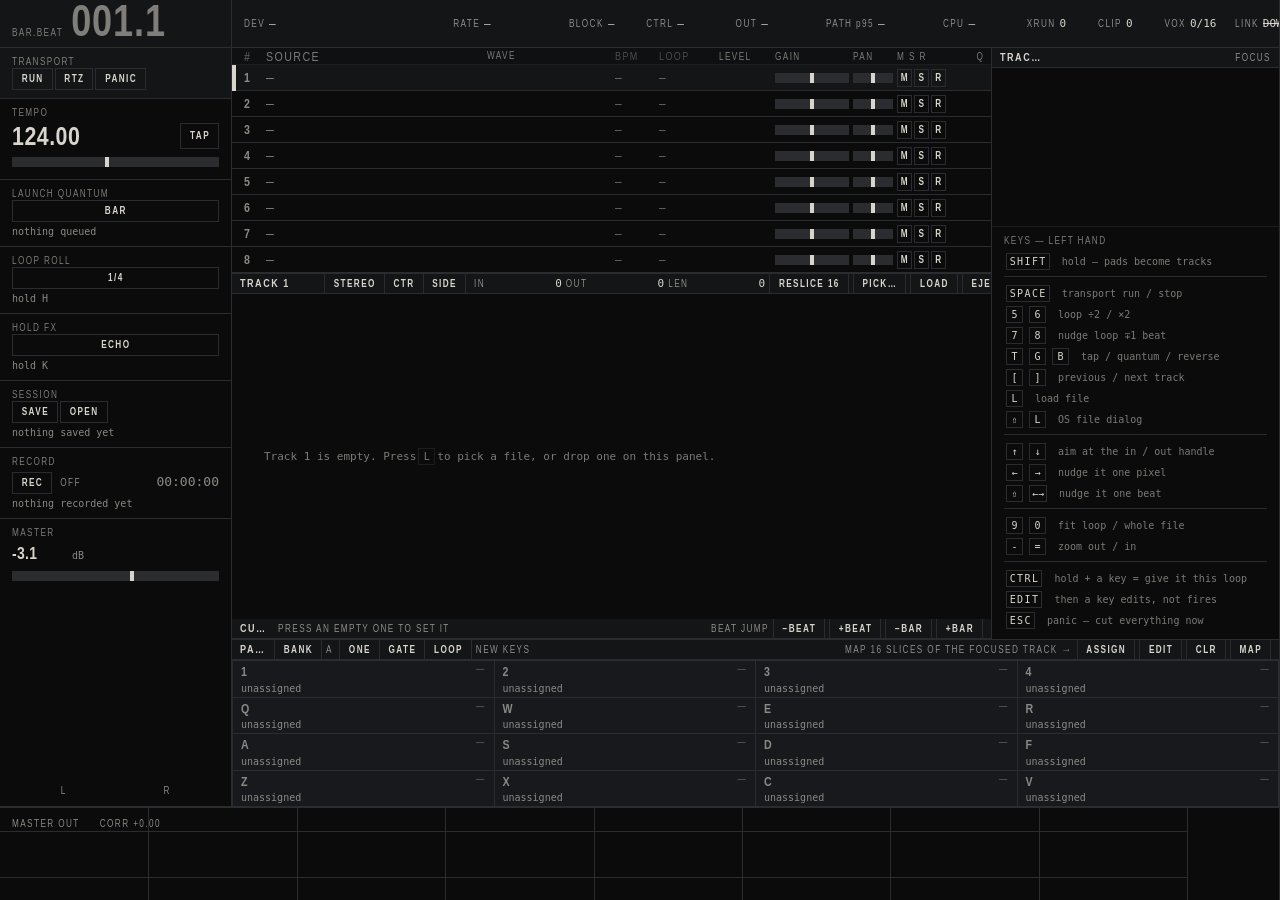
==== commit 934a7ae2: "The five compliance fixes, and nothing else 1. The type is served from ui/fonts/, not from a font CD" ====
--- a/loopengine/ui/index.html
+++ b/loopengine/ui/index.html
@@ -4,9 +4,6 @@
 <meta charset="utf-8">
 <meta name="viewport" content="width=device-width,initial-scale=1">
 <title>LOOP ENGINE</title>
-<link rel="preconnect" href="https://fonts.googleapis.com">
-<link rel="preconnect" href="https://fonts.gstatic.com" crossorigin>
-<link href="https://fonts.googleapis.com/css2?family=Saira+Condensed:wght@400;600;700&family=IBM+Plex+Mono:wght@400;500;600&display=optional" rel="stylesheet">
 <link rel="stylesheet" href="tokens.css">
 <link rel="stylesheet" href="app.css">
 </head>
@@ -32,7 +29,7 @@
       <span class="stat"><i>CLIP</i><b id="h-clip">0</b></span>
       <span class="stat"><i>VOX</i><b id="h-vox">0/16</b></span>
       <span class="stat" id="h-link"><i>LINK</i><b id="h-conn">—</b></span>
-      <button class="btn" id="help-btn" data-act="help">?</button>
+      <button class="btn" id="help-btn" data-act="help" aria-label="Help">?</button>
     </div>
   </header>
 
@@ -100,7 +97,8 @@
       </div>
       <input id="master" class="slider" type="range" min="0" max="1.2" step="0.005" value="0.7">
       <div class="master-meters">
-        <canvas id="mmeter" width="44" height="150"></canvas>
+        <canvas id="mmeter" width="44" height="150" role="img"
+                aria-label="Master output level, left and right"></canvas>
         <div class="mm-legend"><span>L</span><span>R</span></div>
       </div>
     </div>
@@ -209,7 +207,8 @@
       <div class="krow"><kbd>5</kbd><kbd>6</kbd><span>loop ÷2 / ×2</span></div>
       <div class="krow"><kbd>7</kbd><kbd>8</kbd><span>nudge loop ∓1 beat</span></div>
       <div class="krow"><kbd>T</kbd><kbd>G</kbd><kbd>B</kbd><span>tap / quantum / reverse</span></div>
-      <div class="krow"><kbd>TAB</kbd><kbd>L</kbd><span>next track / load file</span></div>
+      <div class="krow"><kbd>[</kbd><kbd>]</kbd><span>previous / next track</span></div>
+      <div class="krow"><kbd>L</kbd><span>load file</span></div>
       <div class="krow"><kbd>⇧</kbd><kbd>L</kbd><span>OS file dialog</span></div>
       <div class="krow sep"><kbd>↑</kbd><kbd>↓</kbd><span>aim at the in / out handle</span></div>
       <div class="krow"><kbd>←</kbd><kbd>→</kbd><span>nudge it one pixel</span></div>
--- a/loopengine/ui/tokens.css
+++ b/loopengine/ui/tokens.css
@@ -6,6 +6,121 @@
    hairlines. No gutters between panels, no shadows, no floating elements,
    no modals. If two things are adjacent, they share a line.
    =========================================================================== */
+
+/* --- THE TYPE ITSELF ---------------------------------------------------
+   Served from this folder, not from a font CDN. A panel that fetches its
+   type over the network hands whoever serves it the player's address every
+   time the page opens, for two typefaces that weigh 220 kB. Both are under
+   the SIL Open Font License 1.1; the licences travel with the files, in
+   ui/fonts/, which is what that licence asks for.
+   ------------------------------------------------------------------- */
+@font-face {
+  font-family: "Saira Condensed";
+  font-style: normal;
+  font-weight: 400;
+  font-display: optional;
+  src: url("fonts/saira-condensed-400-latin.woff2") format("woff2");
+  unicode-range: U+0000-00FF, U+0131, U+0152-0153, U+02BB-02BC, U+02C6, U+02DA, U+02DC, U+0304, U+0308, U+0329, U+2000-206F, U+2074, U+20AC, U+2122, U+2191, U+2193, U+2212, U+2215, U+FEFF, U+FFFD;
+}
+
+@font-face {
+  font-family: "Saira Condensed";
+  font-style: normal;
+  font-weight: 400;
+  font-display: optional;
+  src: url("fonts/saira-condensed-400-latin-ext.woff2") format("woff2");
+  unicode-range: U+0100-02BA, U+02BD-02C5, U+02C7-02CC, U+02CE-02D7, U+02DD-02FF, U+0304, U+0308, U+0329, U+1D00-1DBF, U+1E00-1E9F, U+1EF2-1EFF, U+2020, U+20A0-20AB, U+20AD-20C0, U+2113, U+2C60-2C7F, U+A720-A7FF;
+}
+
+@font-face {
+  font-family: "Saira Condensed";
+  font-style: normal;
+  font-weight: 600;
+  font-display: optional;
+  src: url("fonts/saira-condensed-600-latin.woff2") format("woff2");
+  unicode-range: U+0000-00FF, U+0131, U+0152-0153, U+02BB-02BC, U+02C6, U+02DA, U+02DC, U+0304, U+0308, U+0329, U+2000-206F, U+2074, U+20AC, U+2122, U+2191, U+2193, U+2212, U+2215, U+FEFF, U+FFFD;
+}
+
+@font-face {
+  font-family: "Saira Condensed";
+  font-style: normal;
+  font-weight: 600;
+  font-display: optional;
+  src: url("fonts/saira-condensed-600-latin-ext.woff2") format("woff2");
+  unicode-range: U+0100-02BA, U+02BD-02C5, U+02C7-02CC, U+02CE-02D7, U+02DD-02FF, U+0304, U+0308, U+0329, U+1D00-1DBF, U+1E00-1E9F, U+1EF2-1EFF, U+2020, U+20A0-20AB, U+20AD-20C0, U+2113, U+2C60-2C7F, U+A720-A7FF;
+}
+
+@font-face {
+  font-family: "Saira Condensed";
+  font-style: normal;
+  font-weight: 700;
+  font-display: optional;
+  src: url("fonts/saira-condensed-700-latin.woff2") format("woff2");
+  unicode-range: U+0000-00FF, U+0131, U+0152-0153, U+02BB-02BC, U+02C6, U+02DA, U+02DC, U+0304, U+0308, U+0329, U+2000-206F, U+2074, U+20AC, U+2122, U+2191, U+2193, U+2212, U+2215, U+FEFF, U+FFFD;
+}
+
+@font-face {
+  font-family: "Saira Condensed";
+  font-style: normal;
+  font-weight: 700;
+  font-display: optional;
+  src: url("fonts/saira-condensed-700-latin-ext.woff2") format("woff2");
+  unicode-range: U+0100-02BA, U+02BD-02C5, U+02C7-02CC, U+02CE-02D7, U+02DD-02FF, U+0304, U+0308, U+0329, U+1D00-1DBF, U+1E00-1E9F, U+1EF2-1EFF, U+2020, U+20A0-20AB, U+20AD-20C0, U+2113, U+2C60-2C7F, U+A720-A7FF;
+}
+
+@font-face {
+  font-family: "IBM Plex Mono";
+  font-style: normal;
+  font-weight: 400;
+  font-display: optional;
+  src: url("fonts/ibm-plex-mono-400-latin.woff2") format("woff2");
+  unicode-range: U+0000-00FF, U+0131, U+0152-0153, U+02BB-02BC, U+02C6, U+02DA, U+02DC, U+0304, U+0308, U+0329, U+2000-206F, U+2074, U+20AC, U+2122, U+2191, U+2193, U+2212, U+2215, U+FEFF, U+FFFD;
+}
+
+@font-face {
+  font-family: "IBM Plex Mono";
+  font-style: normal;
+  font-weight: 400;
+  font-display: optional;
+  src: url("fonts/ibm-plex-mono-400-latin-ext.woff2") format("woff2");
+  unicode-range: U+0100-02BA, U+02BD-02C5, U+02C7-02CC, U+02CE-02D7, U+02DD-02FF, U+0304, U+0308, U+0329, U+1D00-1DBF, U+1E00-1E9F, U+1EF2-1EFF, U+2020, U+20A0-20AB, U+20AD-20C0, U+2113, U+2C60-2C7F, U+A720-A7FF;
+}
+
+@font-face {
+  font-family: "IBM Plex Mono";
+  font-style: normal;
+  font-weight: 500;
+  font-display: optional;
+  src: url("fonts/ibm-plex-mono-500-latin.woff2") format("woff2");
+  unicode-range: U+0000-00FF, U+0131, U+0152-0153, U+02BB-02BC, U+02C6, U+02DA, U+02DC, U+0304, U+0308, U+0329, U+2000-206F, U+2074, U+20AC, U+2122, U+2191, U+2193, U+2212, U+2215, U+FEFF, U+FFFD;
+}
+
+@font-face {
+  font-family: "IBM Plex Mono";
+  font-style: normal;
+  font-weight: 500;
+  font-display: optional;
+  src: url("fonts/ibm-plex-mono-500-latin-ext.woff2") format("woff2");
+  unicode-range: U+0100-02BA, U+02BD-02C5, U+02C7-02CC, U+02CE-02D7, U+02DD-02FF, U+0304, U+0308, U+0329, U+1D00-1DBF, U+1E00-1E9F, U+1EF2-1EFF, U+2020, U+20A0-20AB, U+20AD-20C0, U+2113, U+2C60-2C7F, U+A720-A7FF;
+}
+
+@font-face {
+  font-family: "IBM Plex Mono";
+  font-style: normal;
+  font-weight: 600;
+  font-display: optional;
+  src: url("fonts/ibm-plex-mono-600-latin.woff2") format("woff2");
+  unicode-range: U+0000-00FF, U+0131, U+0152-0153, U+02BB-02BC, U+02C6, U+02DA, U+02DC, U+0304, U+0308, U+0329, U+2000-206F, U+2074, U+20AC, U+2122, U+2191, U+2193, U+2212, U+2215, U+FEFF, U+FFFD;
+}
+
+@font-face {
+  font-family: "IBM Plex Mono";
+  font-style: normal;
+  font-weight: 600;
+  font-display: optional;
+  src: url("fonts/ibm-plex-mono-600-latin-ext.woff2") format("woff2");
+  unicode-range: U+0100-02BA, U+02BD-02C5, U+02C7-02CC, U+02CE-02D7, U+02DD-02FF, U+0304, U+0308, U+0329, U+1D00-1DBF, U+1E00-1E9F, U+1EF2-1EFF, U+2020, U+20A0-20AB, U+20AD-20C0, U+2113, U+2C60-2C7F, U+A720-A7FF;
+}
 
 :root {
   /* --- TYPE ------------------------------------------------------------- */
@@ -53,9 +168,16 @@
      queue; the discipline that actually held is the role count. */
   --accent: #FF4A0F;   /* 3 ROLES, NO FOURTH */
 
-  /* Dimming is opacity on the ink. Never a new hue. */
+  /* Dimming is opacity on the ink. Never a new hue.
+
+     Two of these are for text and one is not. Ink at 0.30 on the panel ground
+     is 2.2:1 against it — under every contrast floor there is, and it was
+     carrying the rail's lines, the units and the key caps. Text that was on
+     --dim2 is on --dim-text, which is the dimmest ink that still clears 4.5:1;
+     --dim2 stays exactly as it was for the things that are not text. */
   --dim1: 0.55;
   --dim2: 0.30;
+  --dim-text: 0.62;
 
   /* --- GEOMETRY --------------------------------------------------------- */
   --r: 0px;
--- a/loopengine/ui/app.css
+++ b/loopengine/ui/app.css
@@ -22,7 +22,7 @@
   text-transform: uppercase;
   opacity: var(--dim1);
 }
-.legend.inline { opacity: var(--dim2); white-space: nowrap; }
+.legend.inline { opacity: var(--dim-text); white-space: nowrap; }
 /* Help text lands in cells that are already reserved. Clipping is deliberate:
    a longer string must never be able to reflow the grid. */
 [data-help] { white-space: nowrap; overflow: hidden; text-overflow: ellipsis; }
@@ -103,7 +103,7 @@
 .stat { display: flex; align-items: baseline; gap: var(--s2); white-space: nowrap; }
 .stat i {
   font-style: normal; font-family: var(--font-display);
-  font-size: var(--t1); letter-spacing: var(--tr-legend); opacity: var(--dim2);
+  font-size: var(--t1); letter-spacing: var(--tr-legend); opacity: var(--dim-text);
 }
 .stat b {
   font-weight: 500; font-size: var(--t2);
@@ -158,7 +158,7 @@
 #master-db {
   font-size: var(--t4); line-height: var(--lh4); min-width: var(--w-mid);
 }
-.unit { font-size: var(--t1); opacity: var(--dim2); }
+.unit { font-size: var(--t1); opacity: var(--dim-text); }
 .val-row { display: flex; align-items: baseline; gap: var(--s3); margin: var(--s2) 0; }
 .val-row .tall { margin-left: auto; align-self: stretch; }
 
@@ -200,7 +200,7 @@
    a string got longer. */
 .pending-line {
   font-size: var(--t1); line-height: var(--lh1); height: var(--lh1);
-  margin-top: var(--s2); opacity: var(--dim2);
+  margin-top: var(--s2); opacity: var(--dim-text);
   white-space: nowrap; overflow: hidden; text-overflow: ellipsis;
 }
 .pending-line.armed { opacity: 1; color: var(--accent); }  /* ACCENT 2 — queued */
@@ -210,14 +210,14 @@
 .rec-state {
   width: var(--w-recstate); flex: none;
   font-family: var(--font-display); font-size: var(--t1); line-height: var(--lh1);
-  letter-spacing: var(--tr-legend); text-transform: uppercase; opacity: var(--dim2);
+  letter-spacing: var(--tr-legend); text-transform: uppercase; opacity: var(--dim-text);
 }
 .rec-state.armed { opacity: 1; color: var(--accent); }  /* ACCENT 2 — queued: it starts with RUN */
 .rec-state.on { opacity: 1; }                           /* recording is ink: the pressed REC says it */
 .rec-time {
   width: var(--w-rectime); flex: none; margin-left: auto; text-align: right;
   font-size: var(--t3); line-height: var(--lh3);
-  font-variant-numeric: tabular-nums; opacity: var(--dim2);
+  font-variant-numeric: tabular-nums; opacity: var(--dim-text);
 }
 .rec-time.on { opacity: 1; }
 #rec-line { white-space: nowrap; overflow: hidden; text-overflow: ellipsis; }
@@ -234,7 +234,7 @@
 .mm-legend {
   display: flex; justify-content: space-around;
   font-family: var(--font-display); font-size: var(--t1);
-  letter-spacing: var(--tr-legend); opacity: var(--dim2); padding-top: var(--s1);
+  letter-spacing: var(--tr-legend); opacity: var(--dim-text); padding-top: var(--s1);
   text-indent: var(--optic-centre);
 }
 
@@ -263,7 +263,7 @@
    that is about to happen — carried on the hairline the row already has, so
    nothing floats over the grid and no layer dims it. */
 .strip.awaiting { border-bottom-color: var(--accent); }
-.strip.empty-row .c-name { opacity: var(--dim2); }
+.strip.empty-row .c-name { opacity: var(--dim-text); }
 .strip.playing .c-n { opacity: 1; }
 .strip.fired { animation: fire var(--m-state) var(--ease); }
 /* A landed change is an event, not a movement: the row holds fully inverted,
@@ -275,7 +275,7 @@
   72.01%, 100% { background: transparent; color: inherit; }
 }
 
-.c-n { font-family: var(--font-display); font-weight: 700; font-size: var(--t3); opacity: var(--dim2); }
+.c-n { font-family: var(--font-display); font-weight: 700; font-size: var(--t3); opacity: var(--dim-text); }
 .c-name { font-size: var(--t3); line-height: var(--lh3); overflow: hidden; text-overflow: ellipsis; white-space: nowrap; }
 .c-bpm, .c-len { font-size: var(--t2); font-variant-numeric: tabular-nums; opacity: var(--dim1); }
 .c-meter canvas { display: block; width: 100%; height: var(--fader-h); }
@@ -376,7 +376,7 @@
 .rgn { display: flex; align-items: baseline; gap: var(--s2); flex: none; }
 .rgn i {
   font-style: normal; font-family: var(--font-display);
-  font-size: var(--t1); letter-spacing: var(--tr-legend); opacity: var(--dim2);
+  font-size: var(--t1); letter-spacing: var(--tr-legend); opacity: var(--dim-text);
 }
 .rgn b {
   font-weight: 500; font-size: var(--t2); font-variant-numeric: tabular-nums;
@@ -508,7 +508,7 @@
 /* ONE / GATE / LOOP / — all in one box: an auto column here resized the key
    column beside it every time a pad's mode changed. */
 .p-mode { font-family: var(--font-display); font-size: var(--t1);
-          letter-spacing: var(--tr-legend); opacity: var(--dim2);
+          letter-spacing: var(--tr-legend); opacity: var(--dim-text);
           text-align: right; overflow: hidden; white-space: nowrap; }
 .pad.on .p-mode, .pad.on .p-label { opacity: 1; }
 
@@ -532,8 +532,8 @@
   font-size: var(--t2); cursor: pointer;
 }
 .b-row:hover { background: var(--n1); }
-.b-row .k { font-family: var(--font-display); font-size: var(--t1); letter-spacing: var(--tr-legend); opacity: var(--dim2); }
-.b-row .sz { text-align: right; opacity: var(--dim2); font-variant-numeric: tabular-nums; }
+.b-row .k { font-family: var(--font-display); font-size: var(--t1); letter-spacing: var(--tr-legend); opacity: var(--dim-text); }
+.b-row .sz { text-align: right; opacity: var(--dim-text); font-variant-numeric: tabular-nums; }
 .b-row .nm { overflow: hidden; text-overflow: ellipsis; white-space: nowrap; }
 .b-row .to { display: flex; gap: var(--s1); justify-content: flex-end; }
 .b-row .to .btn { padding: 0 var(--s2); }
@@ -545,7 +545,7 @@
 
 .rows dt {
   font-family: var(--font-display); font-size: var(--t1); line-height: var(--lh2);
-  letter-spacing: var(--tr-legend); text-transform: uppercase; opacity: var(--dim2);
+  letter-spacing: var(--tr-legend); text-transform: uppercase; opacity: var(--dim-text);
   height: var(--lh2); overflow: hidden;
 }
 .rows dd {
@@ -580,7 +580,7 @@
   position: absolute; left: var(--s4); top: var(--s3); right: 0;
   display: flex; gap: var(--s5); pointer-events: none;
   font-family: var(--font-display); font-size: var(--t1);
-  letter-spacing: var(--tr-legend); text-transform: uppercase; opacity: var(--dim2);
+  letter-spacing: var(--tr-legend); text-transform: uppercase; opacity: var(--dim-text);
 }
 /* CORR +1.00 / CORR -0.98 — one character narrower on the minus, so it gets a
    box like every other live figure. */
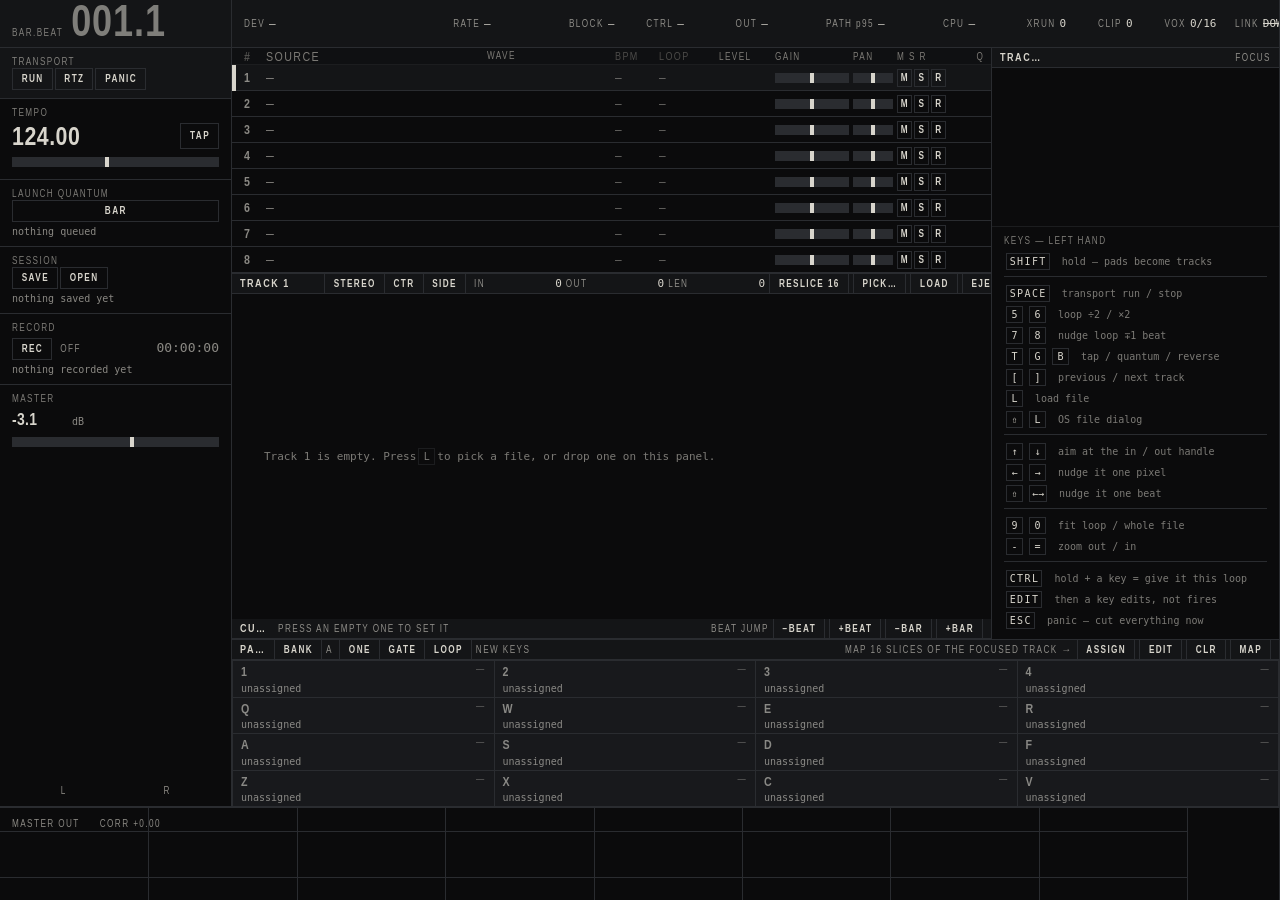
==== commit 2426fb21: "Take the loop roll and the hold echo back out Reverts a00d482 and 137a7af. Ivan asked for both to go" ====
--- a/loopengine/ui/index.html
+++ b/loopengine/ui/index.html
@@ -57,18 +57,6 @@
       <div class="legend" data-help="quantum">LAUNCH QUANTUM</div>
       <button id="quantum" class="btn wide" data-act="quantum">BAR</button>
       <div id="pending" class="pending-line">nothing queued</div>
-    </div>
-
-    <div class="rail-block">
-      <div class="legend" data-help="roll">LOOP ROLL</div>
-      <button id="roll-len" class="btn wide" data-act="rolllen">1/4</button>
-      <div id="roll-line" class="pending-line">hold H</div>
-    </div>
-
-    <div class="rail-block">
-      <div class="legend" data-help="fx">HOLD FX</div>
-      <button id="fx-echo" class="btn wide">ECHO</button>
-      <div id="fx-line" class="pending-line">hold K</div>
     </div>
 
     <div class="rail-block">
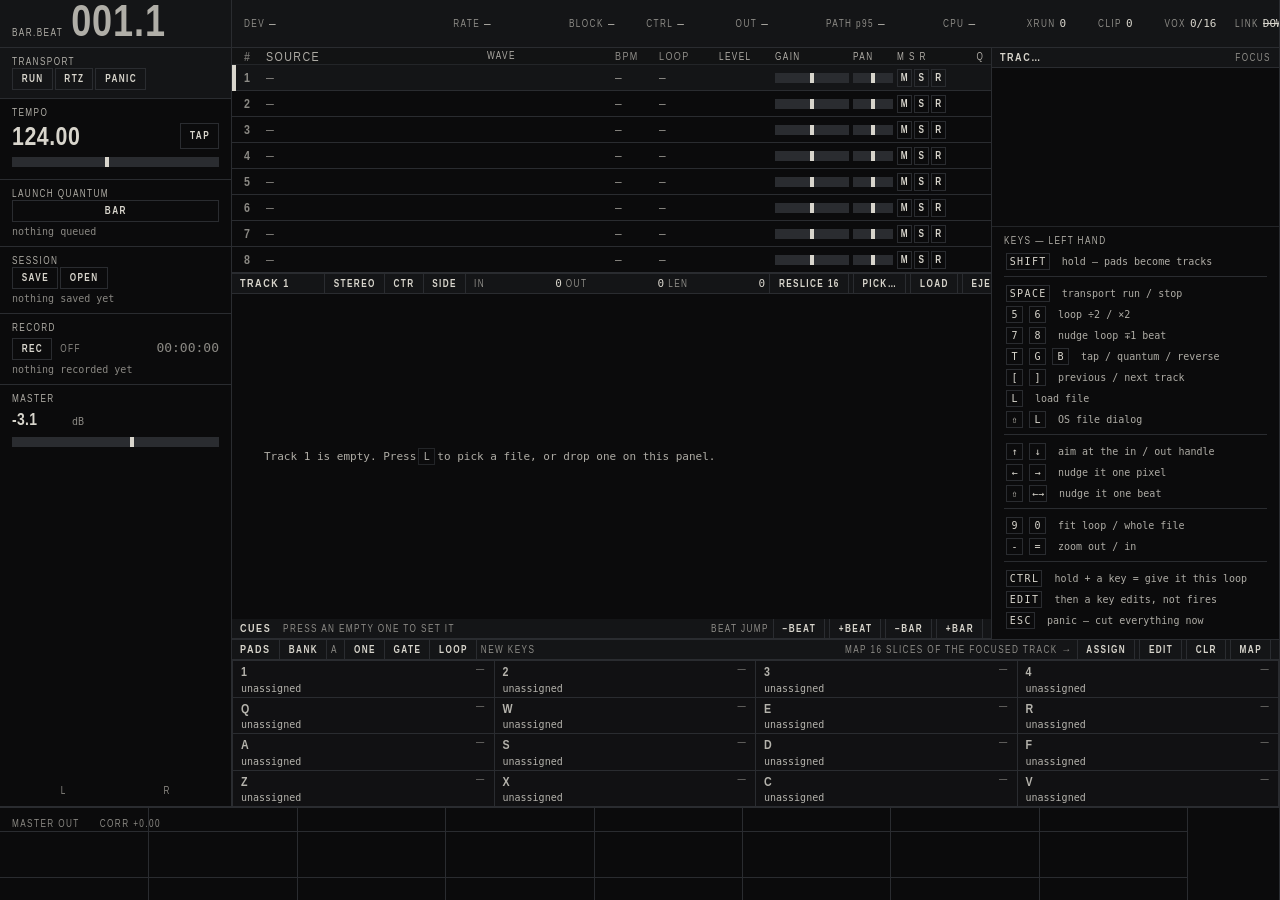
==== commit 0e408235: "Titles that fit, names for the sliders, and two text dims the right way round A panel title was 6ch " ====
--- a/loopengine/ui/index.html
+++ b/loopengine/ui/index.html
@@ -50,7 +50,8 @@
         <div id="bpm" class="big">124.00</div>
         <button class="btn tall" data-act="tap">TAP</button>
       </div>
-      <input id="bpm-slider" class="slider" type="range" min="60" max="200" step="0.25" value="124">
+      <input id="bpm-slider" class="slider" type="range" min="60" max="200" step="0.25" value="124"
+             aria-label="Tempo, beats a minute">
     </div>
 
     <div class="rail-block">
@@ -83,7 +84,8 @@
       <div class="val-row">
         <div id="master-db" class="big">-3.1</div><span class="unit">dB</span>
       </div>
-      <input id="master" class="slider" type="range" min="0" max="1.2" step="0.005" value="0.7">
+      <input id="master" class="slider" type="range" min="0" max="1.2" step="0.005" value="0.7"
+             aria-label="Master output level">
       <div class="master-meters">
         <canvas id="mmeter" width="44" height="150" role="img"
                 aria-label="Master output level, left and right"></canvas>
--- a/loopengine/ui/tokens.css
+++ b/loopengine/ui/tokens.css
@@ -170,14 +170,19 @@
 
   /* Dimming is opacity on the ink. Never a new hue.
 
-     Two of these are for text and one is not. Ink at 0.30 on the panel ground
-     is 2.2:1 against it — under every contrast floor there is, and it was
-     carrying the rail's lines, the units and the key caps. Text that was on
-     --dim2 is on --dim-text, which is the dimmest ink that still clears 4.5:1;
-     --dim2 stays exactly as it was for the things that are not text. */
+     Two scales, because the eye and the contrast floor want different numbers.
+     --dim1 and --dim2 are what the CANVAS draws with: the dimmed ends of a
+     waveform, the slice marks, the beat grid. Marks, not words, and no floor
+     applies to them.
+
+     --text-dim1 and --text-dim2 are for TEXT, and both clear 4.5:1 on either
+     ground: 8.3:1 and 5.4:1. They also keep the order the panel reads in, which
+     the first pass at this got backwards — text on 0.30 went to 0.62, which put
+     the dimmest words on the panel ABOVE the middle ones at 0.55. */
   --dim1: 0.55;
   --dim2: 0.30;
-  --dim-text: 0.62;
+  --text-dim1: 0.80;
+  --text-dim2: 0.62;
 
   /* --- GEOMETRY --------------------------------------------------------- */
   --r: 0px;
--- a/loopengine/ui/app.css
+++ b/loopengine/ui/app.css
@@ -20,15 +20,17 @@
   font-size: var(--t1); line-height: var(--lh1);
   letter-spacing: var(--tr-legend);
   text-transform: uppercase;
-  opacity: var(--dim1);
-}
-.legend.inline { opacity: var(--dim-text); white-space: nowrap; }
+  opacity: var(--text-dim1);
+}
+.legend.inline { opacity: var(--text-dim2); white-space: nowrap; }
 /* Help text lands in cells that are already reserved. Clipping is deliberate:
    a longer string must never be able to reflow the grid. */
 [data-help] { white-space: nowrap; overflow: hidden; text-overflow: ellipsis; }
 /* A panel title sizes to its content, so swapping PADS for KEYS — one pixel
    narrower — shifted the buttons beside it. Reserved for both strings. */
-.panel-title[data-help] { width: 6ch; flex: none; }
+/* 7ch, not 6: at this face 6ch is a pixel short of four capitals and every
+   title drew as PA… — a width that fits the text it was measured for. */
+.panel-title[data-help] { width: 7ch; flex: none; }
 /* Four letters wide enough for one: the box is the same size on every bank,
    so switching moves nothing along the bar. */
 #bank-now { width: 2ch; flex: none; }
@@ -54,7 +56,7 @@
 .hrow b {
   font-family: var(--font-display); font-weight: 600; font-size: var(--t1);
   letter-spacing: var(--tr-legend); text-transform: uppercase;
-  opacity: var(--dim1); text-indent: var(--optic-centre);
+  opacity: var(--text-dim1); text-indent: var(--optic-centre);
 }
 .hrow span { font-size: var(--t1); line-height: var(--lh2); }
 #help-btn { margin-left: auto; }
@@ -103,7 +105,7 @@
 .stat { display: flex; align-items: baseline; gap: var(--s2); white-space: nowrap; }
 .stat i {
   font-style: normal; font-family: var(--font-display);
-  font-size: var(--t1); letter-spacing: var(--tr-legend); opacity: var(--dim-text);
+  font-size: var(--t1); letter-spacing: var(--tr-legend); opacity: var(--text-dim2);
 }
 .stat b {
   font-weight: 500; font-size: var(--t2);
@@ -142,7 +144,7 @@
   letter-spacing: var(--tr-tight);
   font-variant-numeric: tabular-nums;
   min-width: var(--w-pos);         /* 999.4 -> 1000.1 must not shove the stats */
-  opacity: var(--dim1);
+  opacity: var(--text-dim1);
 }
 .pos.rolling { opacity: 1; color: var(--accent); }   /* ACCENT 1 — playhead */
 
@@ -158,7 +160,7 @@
 #master-db {
   font-size: var(--t4); line-height: var(--lh4); min-width: var(--w-mid);
 }
-.unit { font-size: var(--t1); opacity: var(--dim-text); }
+.unit { font-size: var(--t1); opacity: var(--text-dim2); }
 .val-row { display: flex; align-items: baseline; gap: var(--s3); margin: var(--s2) 0; }
 .val-row .tall { margin-left: auto; align-self: stretch; }
 
@@ -200,7 +202,7 @@
    a string got longer. */
 .pending-line {
   font-size: var(--t1); line-height: var(--lh1); height: var(--lh1);
-  margin-top: var(--s2); opacity: var(--dim-text);
+  margin-top: var(--s2); opacity: var(--text-dim2);
   white-space: nowrap; overflow: hidden; text-overflow: ellipsis;
 }
 .pending-line.armed { opacity: 1; color: var(--accent); }  /* ACCENT 2 — queued */
@@ -210,14 +212,14 @@
 .rec-state {
   width: var(--w-recstate); flex: none;
   font-family: var(--font-display); font-size: var(--t1); line-height: var(--lh1);
-  letter-spacing: var(--tr-legend); text-transform: uppercase; opacity: var(--dim-text);
+  letter-spacing: var(--tr-legend); text-transform: uppercase; opacity: var(--text-dim2);
 }
 .rec-state.armed { opacity: 1; color: var(--accent); }  /* ACCENT 2 — queued: it starts with RUN */
 .rec-state.on { opacity: 1; }                           /* recording is ink: the pressed REC says it */
 .rec-time {
   width: var(--w-rectime); flex: none; margin-left: auto; text-align: right;
   font-size: var(--t3); line-height: var(--lh3);
-  font-variant-numeric: tabular-nums; opacity: var(--dim-text);
+  font-variant-numeric: tabular-nums; opacity: var(--text-dim2);
 }
 .rec-time.on { opacity: 1; }
 #rec-line { white-space: nowrap; overflow: hidden; text-overflow: ellipsis; }
@@ -234,7 +236,7 @@
 .mm-legend {
   display: flex; justify-content: space-around;
   font-family: var(--font-display); font-size: var(--t1);
-  letter-spacing: var(--tr-legend); opacity: var(--dim-text); padding-top: var(--s1);
+  letter-spacing: var(--tr-legend); opacity: var(--text-dim2); padding-top: var(--s1);
   text-indent: var(--optic-centre);
 }
 
@@ -256,14 +258,14 @@
 .head-strip {
   height: var(--lh3); background: var(--n1); cursor: default;
   font-family: var(--font-display); font-size: var(--t1);
-  letter-spacing: var(--tr-legend); text-transform: uppercase; opacity: var(--dim1);
+  letter-spacing: var(--tr-legend); text-transform: uppercase; opacity: var(--text-dim1);
 }
 .strip.focused { background: var(--n1); }
 /* Waiting on the OS dialog. Same accent role as a queued change — the thing
    that is about to happen — carried on the hairline the row already has, so
    nothing floats over the grid and no layer dims it. */
 .strip.awaiting { border-bottom-color: var(--accent); }
-.strip.empty-row .c-name { opacity: var(--dim-text); }
+.strip.empty-row .c-name { opacity: var(--text-dim2); }
 .strip.playing .c-n { opacity: 1; }
 .strip.fired { animation: fire var(--m-state) var(--ease); }
 /* A landed change is an event, not a movement: the row holds fully inverted,
@@ -275,9 +277,9 @@
   72.01%, 100% { background: transparent; color: inherit; }
 }
 
-.c-n { font-family: var(--font-display); font-weight: 700; font-size: var(--t3); opacity: var(--dim-text); }
+.c-n { font-family: var(--font-display); font-weight: 700; font-size: var(--t3); opacity: var(--text-dim2); }
 .c-name { font-size: var(--t3); line-height: var(--lh3); overflow: hidden; text-overflow: ellipsis; white-space: nowrap; }
-.c-bpm, .c-len { font-size: var(--t2); font-variant-numeric: tabular-nums; opacity: var(--dim1); }
+.c-bpm, .c-len { font-size: var(--t2); font-variant-numeric: tabular-nums; opacity: var(--text-dim1); }
 .c-meter canvas { display: block; width: 100%; height: var(--fader-h); }
 /* Each row carries its own envelope: a real cell sharing the row's hairlines,
    not a panel floating over anything. The plot is cached per track and
@@ -376,7 +378,7 @@
 .rgn { display: flex; align-items: baseline; gap: var(--s2); flex: none; }
 .rgn i {
   font-style: normal; font-family: var(--font-display);
-  font-size: var(--t1); letter-spacing: var(--tr-legend); opacity: var(--dim-text);
+  font-size: var(--t1); letter-spacing: var(--tr-legend); opacity: var(--text-dim2);
 }
 .rgn b {
   font-weight: 500; font-size: var(--t2); font-variant-numeric: tabular-nums;
@@ -414,7 +416,7 @@
 .empty {
   position: absolute; inset: 0; display: flex; align-items: center;
   padding: 0 var(--s6); font-size: var(--t2); line-height: var(--lh2);
-  opacity: var(--dim1); pointer-events: none;
+  opacity: var(--text-dim1); pointer-events: none;
 }
 .empty[hidden] { display: none !important; }
 /* A cap holding "1" and a cap holding "W" must read as the same object, so the
@@ -496,7 +498,7 @@
    carried on the pad's own edge — nothing floats. */
 .pad.editing { background: var(--n1); }
 .pad.editing .p-key { text-decoration: underline; }
-.pad.unmapped { opacity: var(--dim1); }
+.pad.unmapped { opacity: var(--text-dim1); }
 .p-key {
   font-family: var(--font-display); font-weight: 700;
   font-size: var(--t3); line-height: var(--lh3); letter-spacing: var(--tr-legend);
@@ -508,7 +510,7 @@
 /* ONE / GATE / LOOP / — all in one box: an auto column here resized the key
    column beside it every time a pad's mode changed. */
 .p-mode { font-family: var(--font-display); font-size: var(--t1);
-          letter-spacing: var(--tr-legend); opacity: var(--dim-text);
+          letter-spacing: var(--tr-legend); opacity: var(--text-dim2);
           text-align: right; overflow: hidden; white-space: nowrap; }
 .pad.on .p-mode, .pad.on .p-label { opacity: 1; }
 
@@ -532,8 +534,8 @@
   font-size: var(--t2); cursor: pointer;
 }
 .b-row:hover { background: var(--n1); }
-.b-row .k { font-family: var(--font-display); font-size: var(--t1); letter-spacing: var(--tr-legend); opacity: var(--dim-text); }
-.b-row .sz { text-align: right; opacity: var(--dim-text); font-variant-numeric: tabular-nums; }
+.b-row .k { font-family: var(--font-display); font-size: var(--t1); letter-spacing: var(--tr-legend); opacity: var(--text-dim2); }
+.b-row .sz { text-align: right; opacity: var(--text-dim2); font-variant-numeric: tabular-nums; }
 .b-row .nm { overflow: hidden; text-overflow: ellipsis; white-space: nowrap; }
 .b-row .to { display: flex; gap: var(--s1); justify-content: flex-end; }
 .b-row .to .btn { padding: 0 var(--s2); }
@@ -545,7 +547,7 @@
 
 .rows dt {
   font-family: var(--font-display); font-size: var(--t1); line-height: var(--lh2);
-  letter-spacing: var(--tr-legend); text-transform: uppercase; opacity: var(--dim-text);
+  letter-spacing: var(--tr-legend); text-transform: uppercase; opacity: var(--text-dim2);
   height: var(--lh2); overflow: hidden;
 }
 .rows dd {
@@ -568,7 +570,7 @@
              border-top: var(--line); }
 .keys { padding: 0 var(--s4) var(--s3); overflow-y: auto; }
 .krow { display: flex; align-items: center; gap: var(--s1); padding: var(--s1) 0; font-size: var(--t1); }
-.krow span { margin-left: var(--s3); opacity: var(--dim1); line-height: var(--lh1); }
+.krow span { margin-left: var(--s3); opacity: var(--text-dim1); line-height: var(--lh1); }
 .krow.sep { border-top: var(--line); margin-top: var(--s2); padding-top: var(--s3); }
 kbd.w { letter-spacing: var(--tr-legend); text-indent: var(--optic-centre); }
 
@@ -580,7 +582,7 @@
   position: absolute; left: var(--s4); top: var(--s3); right: 0;
   display: flex; gap: var(--s5); pointer-events: none;
   font-family: var(--font-display); font-size: var(--t1);
-  letter-spacing: var(--tr-legend); text-transform: uppercase; opacity: var(--dim-text);
+  letter-spacing: var(--tr-legend); text-transform: uppercase; opacity: var(--text-dim2);
 }
 /* CORR +1.00 / CORR -0.98 — one character narrower on the minus, so it gets a
    box like every other live figure. */
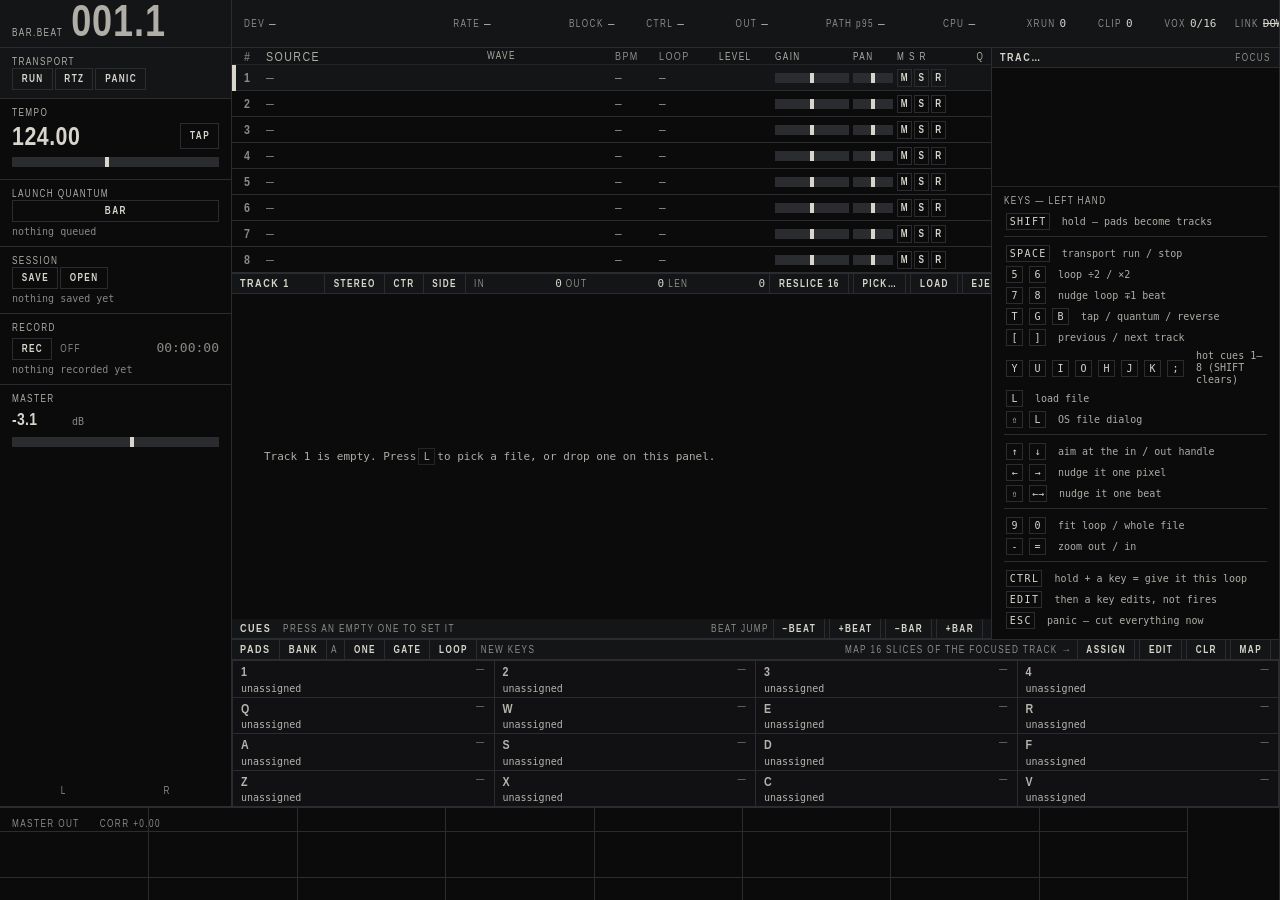
==== commit d7801c49: "Eight keys for the eight cues Y U I O on the top row and H J K ; on the one below: eight that were u" ====
--- a/loopengine/ui/index.html
+++ b/loopengine/ui/index.html
@@ -198,6 +198,7 @@
       <div class="krow"><kbd>7</kbd><kbd>8</kbd><span>nudge loop ∓1 beat</span></div>
       <div class="krow"><kbd>T</kbd><kbd>G</kbd><kbd>B</kbd><span>tap / quantum / reverse</span></div>
       <div class="krow"><kbd>[</kbd><kbd>]</kbd><span>previous / next track</span></div>
+      <div class="krow"><kbd>Y</kbd><kbd>U</kbd><kbd>I</kbd><kbd>O</kbd><kbd>H</kbd><kbd>J</kbd><kbd>K</kbd><kbd>;</kbd><span>hot cues 1–8 (SHIFT clears)</span></div>
       <div class="krow"><kbd>L</kbd><span>load file</span></div>
       <div class="krow"><kbd>⇧</kbd><kbd>L</kbd><span>OS file dialog</span></div>
       <div class="krow sep"><kbd>↑</kbd><kbd>↓</kbd><span>aim at the in / out handle</span></div>
--- a/loopengine/ui/app.css
+++ b/loopengine/ui/app.css
@@ -28,6 +28,14 @@
 [data-help] { white-space: nowrap; overflow: hidden; text-overflow: ellipsis; }
 /* A panel title sizes to its content, so swapping PADS for KEYS — one pixel
    narrower — shifted the buttons beside it. Reserved for both strings. */
+/* The key that presses a cue, on the cue itself: small, dim, and out of the
+   way of the number, so the row reads as 1-8 and answers "which key" without
+   being asked. */
+.c-cap {
+  margin-left: var(--s2); font-size: var(--t1);
+  opacity: var(--text-dim2); letter-spacing: 0;
+}
+
 /* 7ch, not 6: at this face 6ch is a pixel short of four capitals and every
    title drew as PA… — a width that fits the text it was measured for. */
 .panel-title[data-help] { width: 7ch; flex: none; }
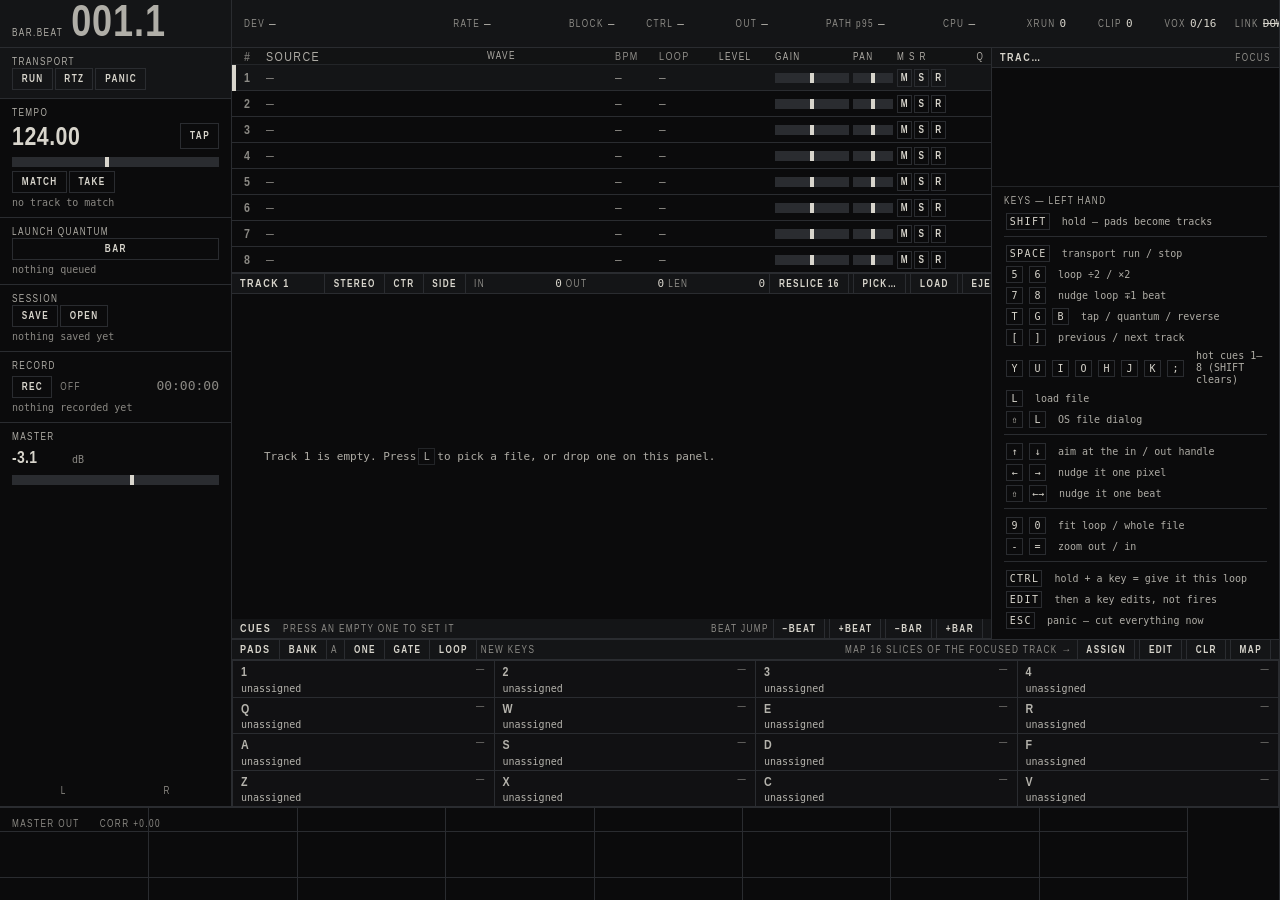
==== commit a25577df: "Tempo match, both directions MATCH plays the focused track at the speed that puts its own detected t" ====
--- a/loopengine/ui/index.html
+++ b/loopengine/ui/index.html
@@ -52,6 +52,11 @@
       </div>
       <input id="bpm-slider" class="slider" type="range" min="60" max="200" step="0.25" value="124"
              aria-label="Tempo, beats a minute">
+      <div class="btn-row">
+        <button class="btn" data-act="match" data-help="match">MATCH</button>
+        <button class="btn" data-act="takebpm" data-help="match">TAKE</button>
+      </div>
+      <div id="tempo-line" class="pending-line">no track to match</div>
     </div>
 
     <div class="rail-block">
--- a/loopengine/ui/app.css
+++ b/loopengine/ui/app.css
@@ -481,6 +481,19 @@
   min-width: var(--s2);      /* a 64-frame region must not vanish entirely */
   height: var(--hair); background: var(--accent);   /* ACCENT 3 — region */
 }
+/* And the view, on the opposite edge. A track's row says which part of the file
+   the panel is showing; the key being edited says it here, on its top rule, in
+   ink — the region already has the bottom rule and the accent. Zoomed, the cell
+   is a handle: drag it and the panel scrolls, exactly as a row does. */
+.pad.zoomed { cursor: grab; }
+.pad.zoomed::before {
+  content: ""; position: absolute; top: 0;
+  left: min(var(--vs, 0%), calc(100% - var(--s2)));
+  right: var(--ve, 100%);
+  min-width: var(--s2);
+  height: var(--hair); background: var(--fg); pointer-events: none;
+}
+
 /* Nothing assigned, nothing to say: the plain hairline stands. */
 .pad.unmapped::after { content: none; }
 /* A held cell inverts, and the rule inverts with it. Accent on bone is 2.3:1
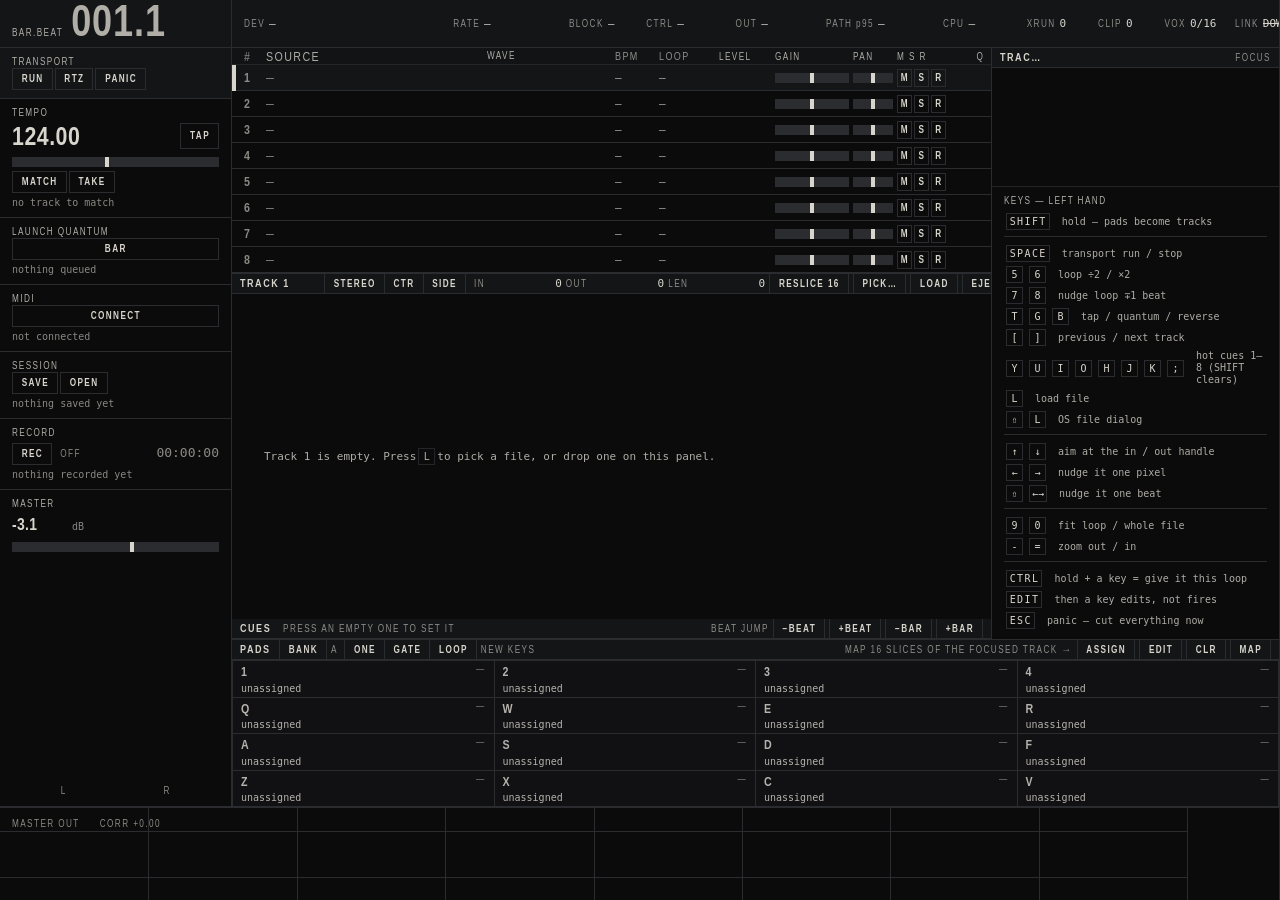
==== commit 0b7f76d3: "MIDI: a controller plays the keys CONNECT in the rail asks the browser for your inputs. A press, nev" ====
--- a/loopengine/ui/index.html
+++ b/loopengine/ui/index.html
@@ -63,6 +63,12 @@
       <div class="legend" data-help="quantum">LAUNCH QUANTUM</div>
       <button id="quantum" class="btn wide" data-act="quantum">BAR</button>
       <div id="pending" class="pending-line">nothing queued</div>
+    </div>
+
+    <div class="rail-block">
+      <div class="legend" data-help="midi">MIDI</div>
+      <button id="midi-btn" class="btn wide" data-act="midi">CONNECT</button>
+      <div id="midi-line" class="pending-line">not connected</div>
     </div>
 
     <div class="rail-block">
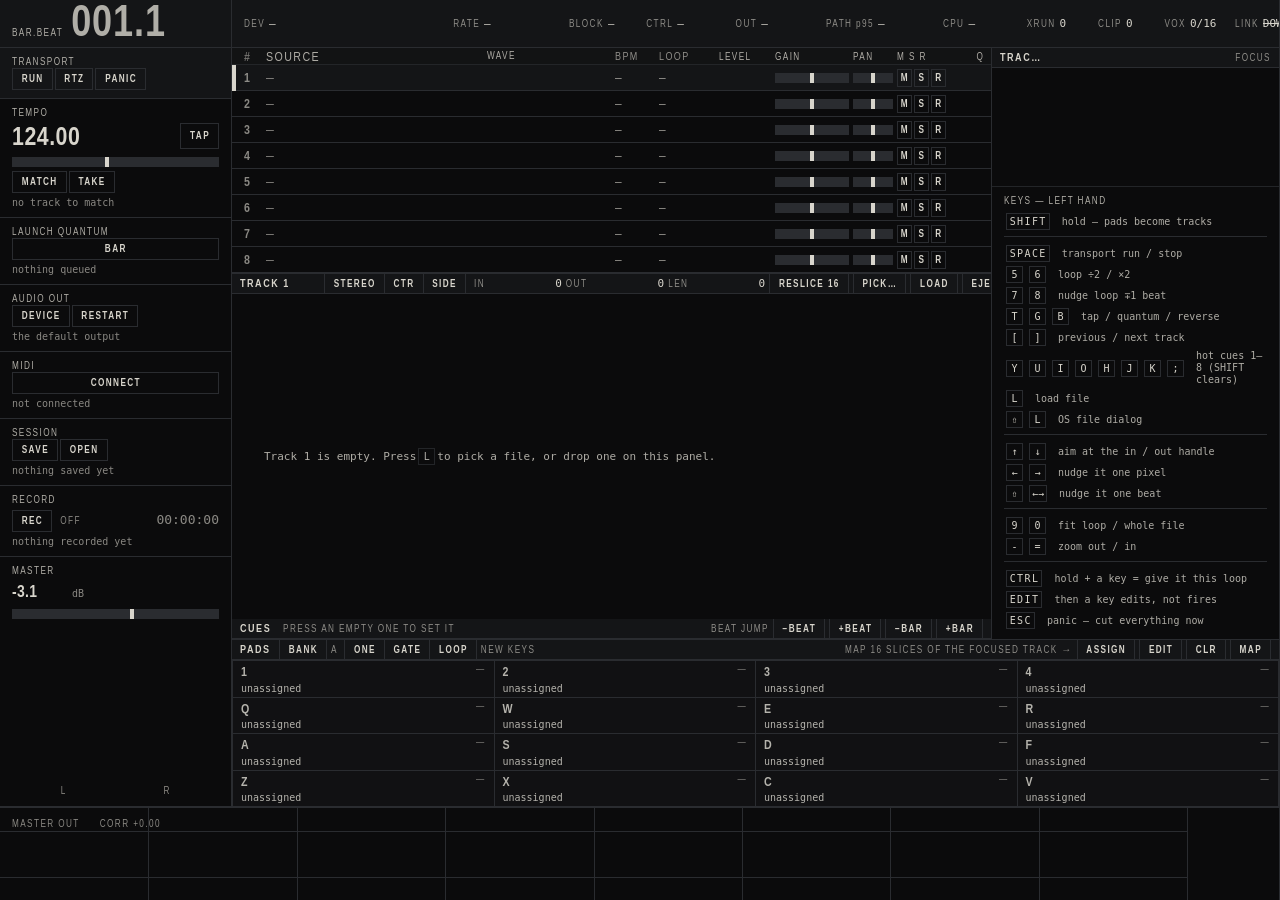
==== commit 50d7de84: "A dead output has a way back, and one command to start Two things stood between this and somebody el" ====
--- a/loopengine/ui/index.html
+++ b/loopengine/ui/index.html
@@ -63,6 +63,15 @@
       <div class="legend" data-help="quantum">LAUNCH QUANTUM</div>
       <button id="quantum" class="btn wide" data-act="quantum">BAR</button>
       <div id="pending" class="pending-line">nothing queued</div>
+    </div>
+
+    <div class="rail-block">
+      <div class="legend" data-help="audio">AUDIO OUT</div>
+      <div class="btn-row">
+        <button class="btn" data-act="device">DEVICE</button>
+        <button class="btn" data-act="reopen">RESTART</button>
+      </div>
+      <div id="dev-line" class="pending-line">the default output</div>
     </div>
 
     <div class="rail-block">
